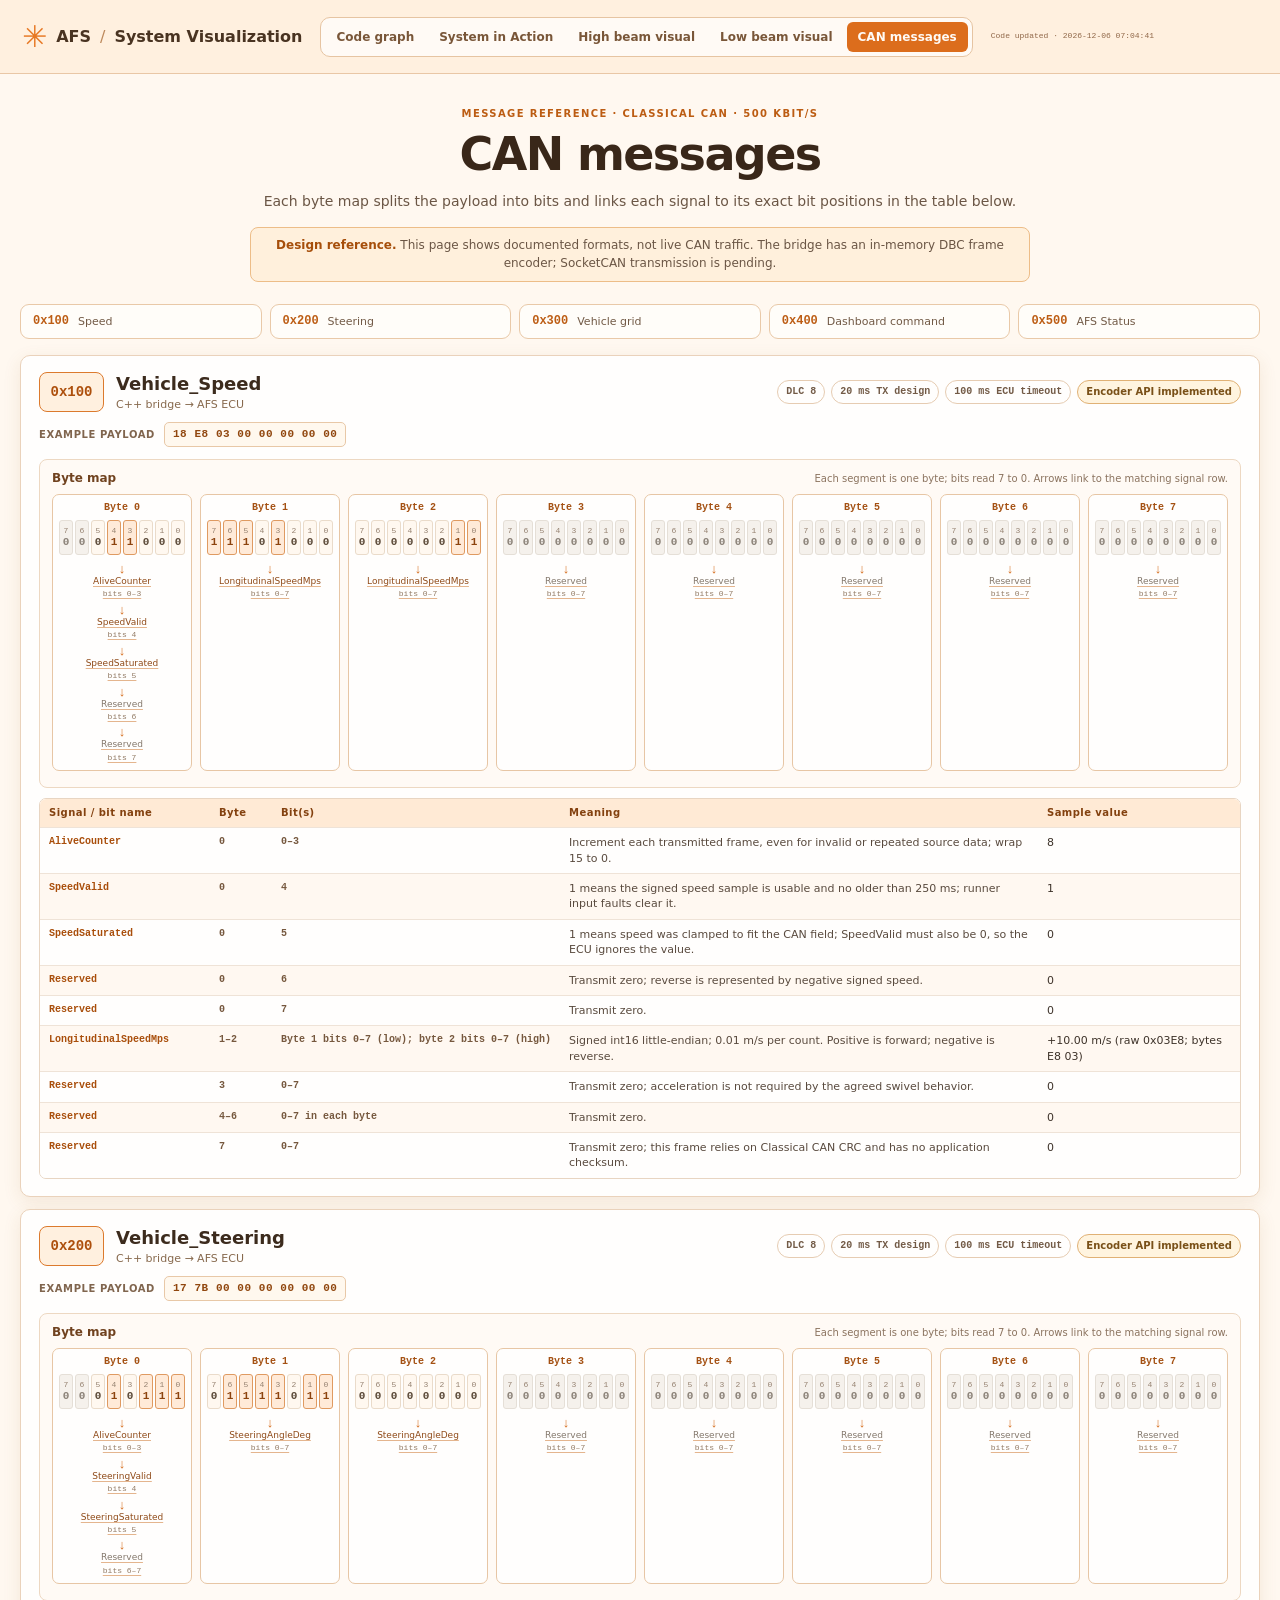
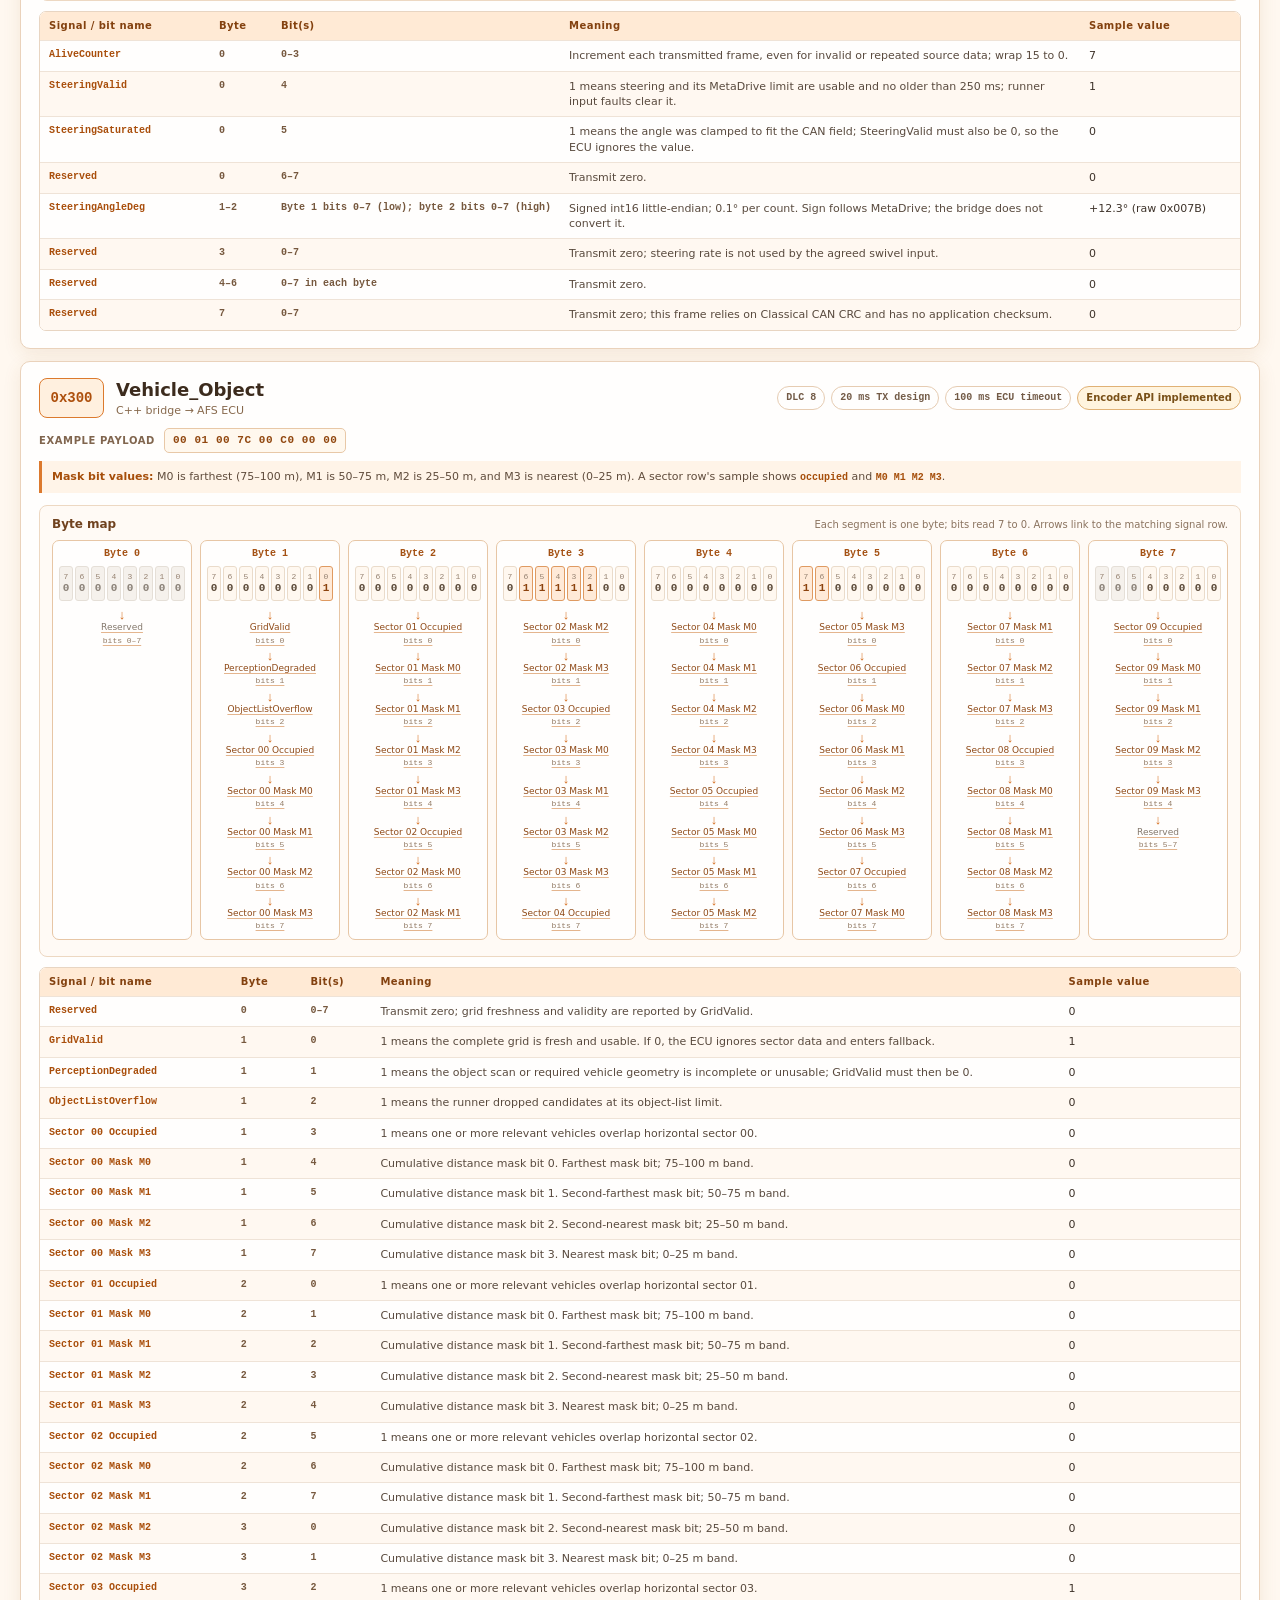
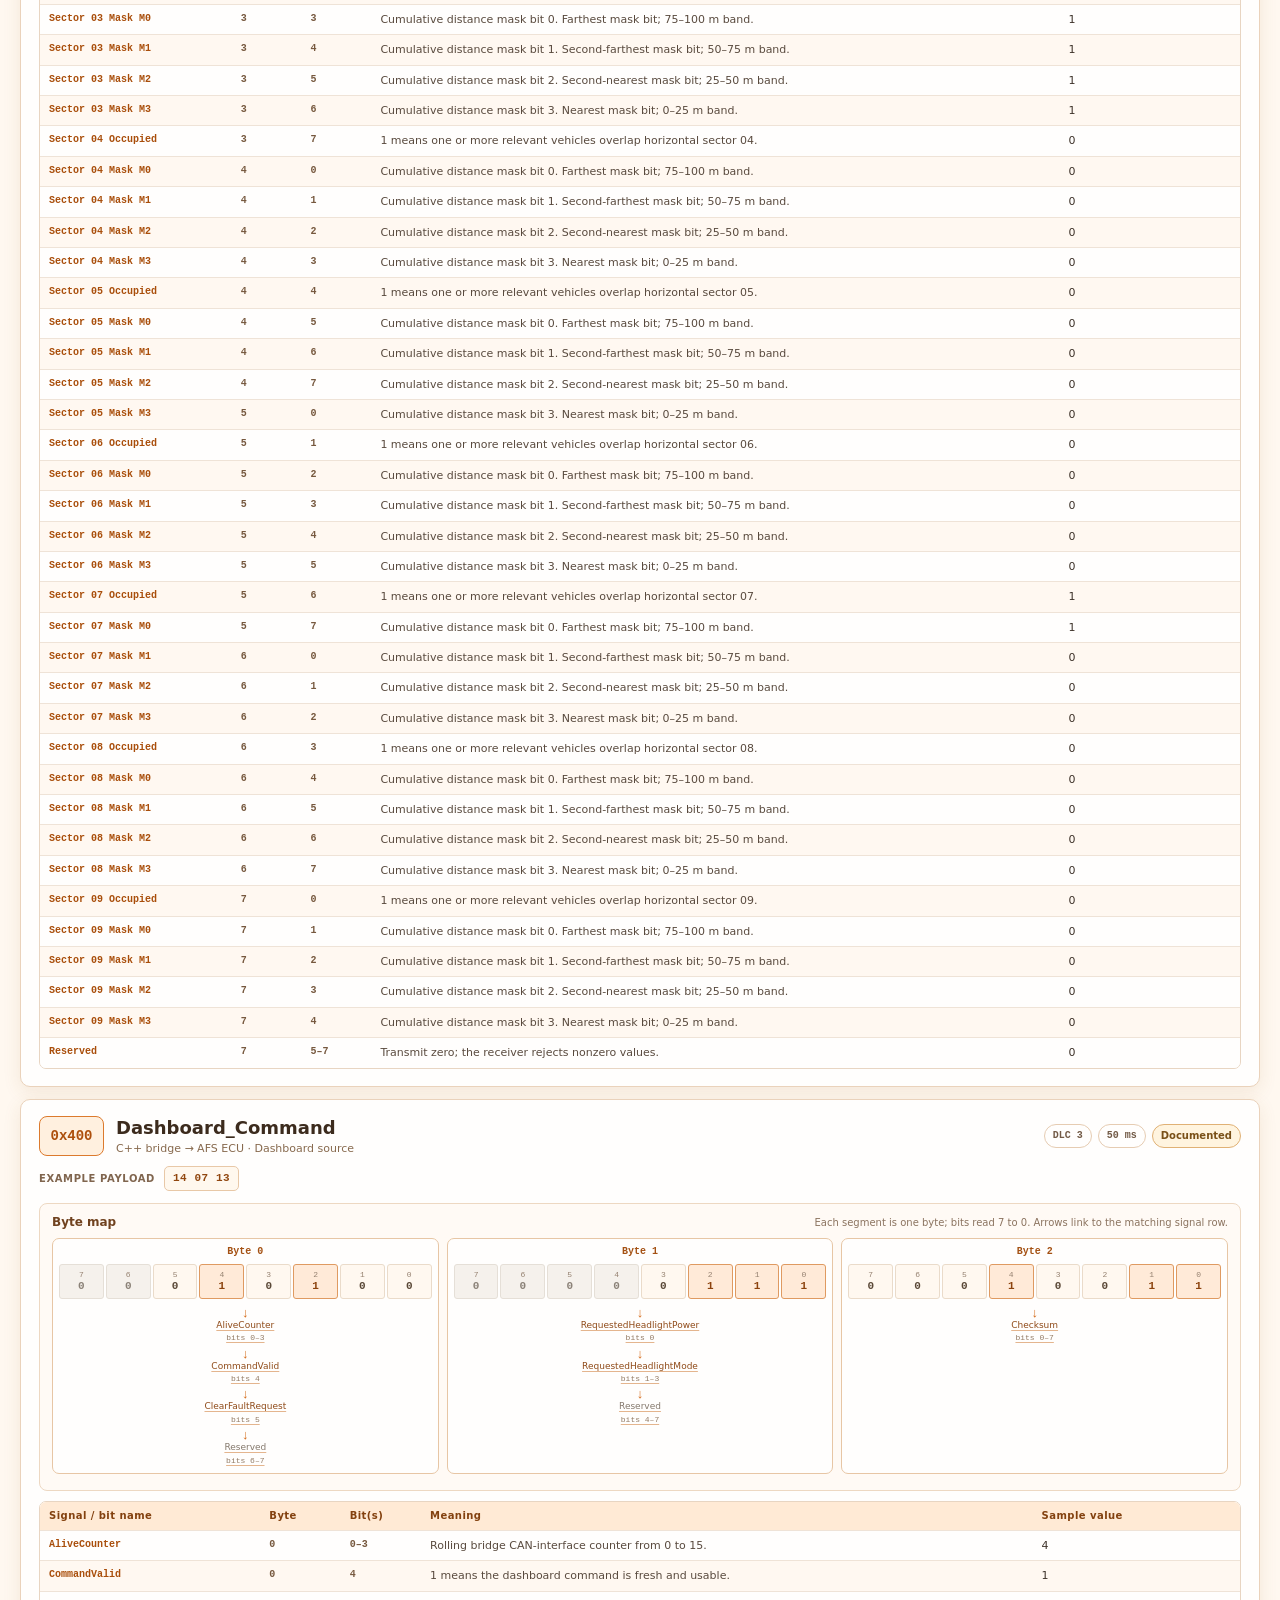
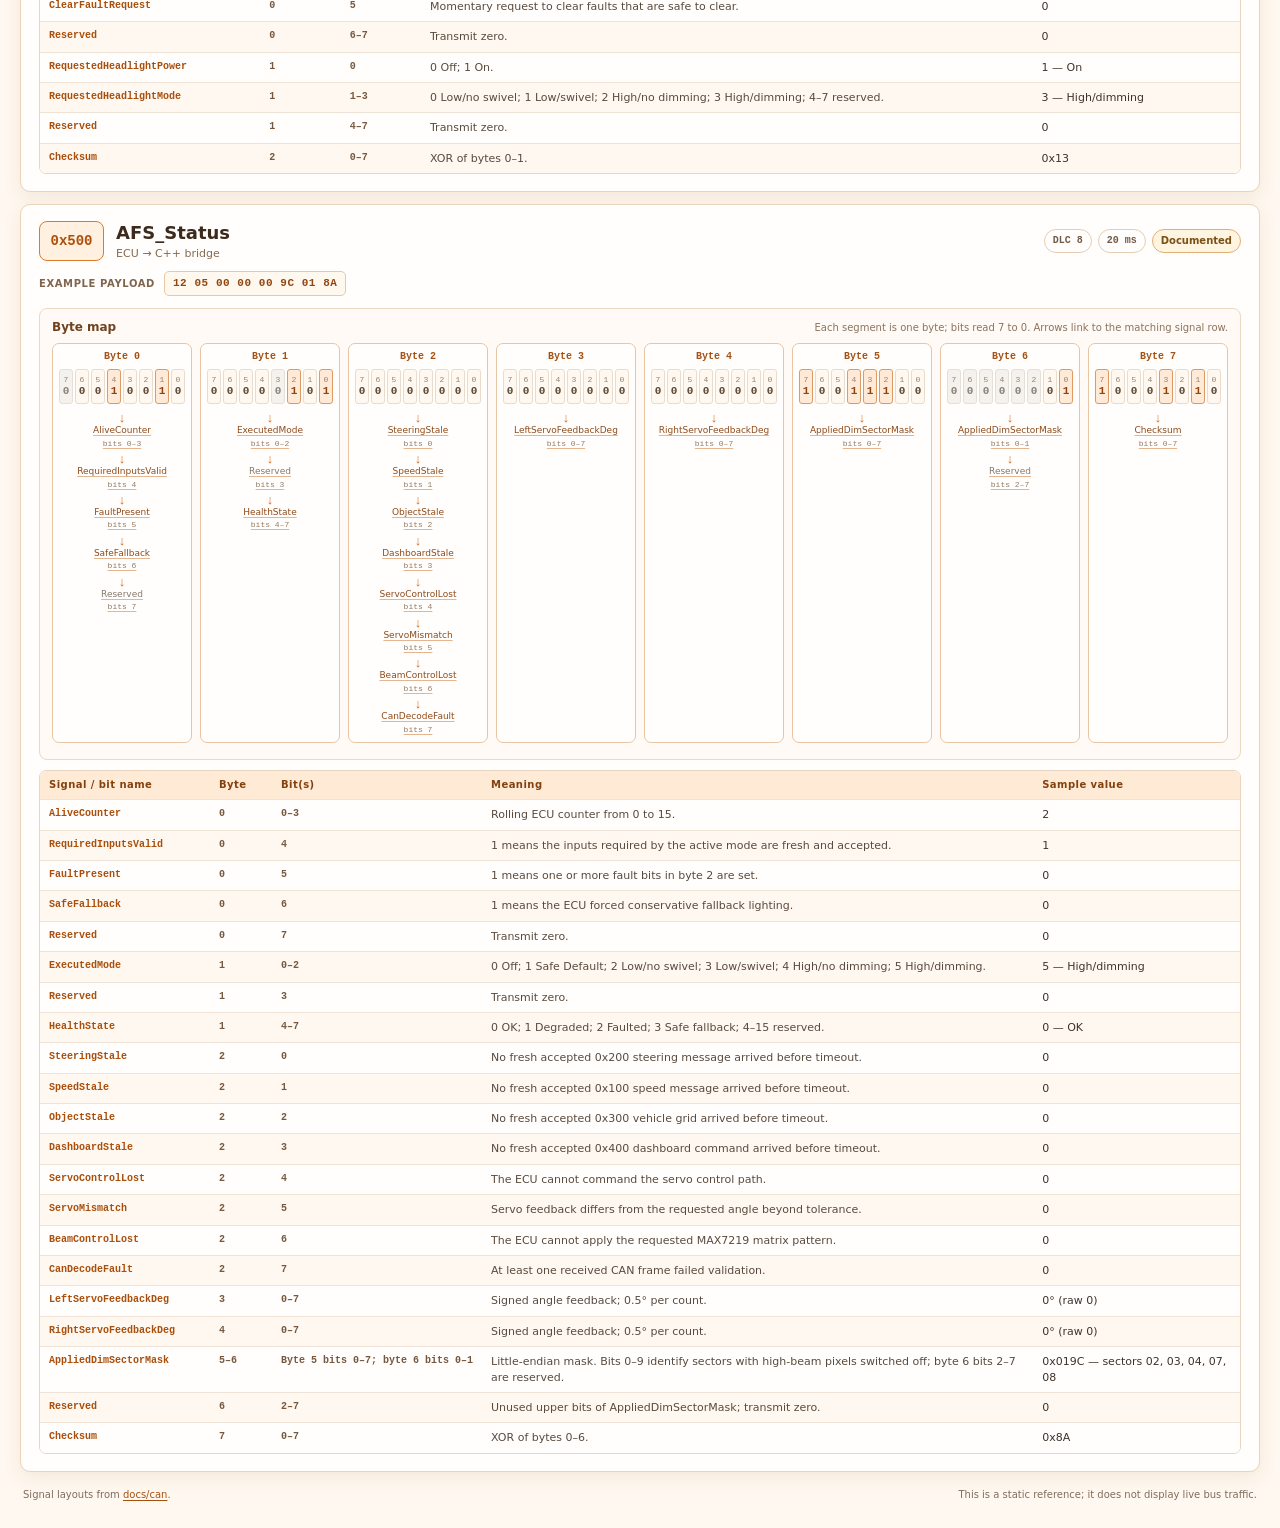
==== tools/system_visualization/can-messages/index.html @ bb0ff7b3 "feat(tools): add CAN message layout view" ====
<!doctype html>
<html lang="en">
  <head>
    <meta charset="utf-8">
    <meta name="viewport" content="width=device-width, initial-scale=1">
    <meta name="color-scheme" content="light">
    <meta name="description" content="Signal names, bit positions, meanings, and example values for Adaptive Frontlighting System CAN messages.">
    <title>AFS · CAN messages</title>
    <link rel="stylesheet" href="../shared/styles.css">
    <link rel="stylesheet" href="can-messages.css">
    <script defer src="../shared/code-timestamp.js"></script>
    <script defer src="can-messages.js"></script>
  </head>
  <body class="can-messages-page">
    <div id="workspace">
      <header class="topbar">
        <a class="brand" href="../../../README.md" title="Repository README"><span class="brand-mark">✳</span> AFS <span class="brand-divider">/</span> System Visualization</a>
        <nav class="site-tabs" aria-label="Visualization views">
          <a href="../code-graph/">Code graph</a>
          <a href="../system-in-action/">System in Action</a>
          <a href="../beam-visual/beam-segments.html">High beam visual</a>
          <a href="../beam-visual/beam-segments.html?mode=low">Low beam visual</a>
          <a href="index.html" aria-current="page">CAN messages</a>
        </nav>
        <time id="codeUpdated" class="code-updated" role="status" aria-live="polite" title="Latest modification time reported for this page and its local CSS and JavaScript files, shown in local time.">Code updated: checking…</time>
      </header>

      <main class="can-main">
        <header class="can-intro">
          <p class="can-kicker">MESSAGE REFERENCE · CLASSICAL CAN · 500 KBIT/S</p>
          <h1>CAN messages</h1>
          <p>Each byte map splits the payload into bits and links each signal to its exact bit positions in the table below.</p>
          <p class="can-note"><strong>Design reference.</strong> This page shows documented formats, not live CAN traffic. The bridge has an in-memory DBC frame encoder; SocketCAN transmission is pending.</p>
        </header>

        <nav class="message-index" aria-label="Jump to a CAN message">
          <a href="#message-100"><strong>0x100</strong><span>Speed</span></a>
          <a href="#message-200"><strong>0x200</strong><span>Steering</span></a>
          <a href="#message-300"><strong>0x300</strong><span>Vehicle grid</span></a>
          <a href="#message-400"><strong>0x400</strong><span>Dashboard command</span></a>
          <a href="#message-500"><strong>0x500</strong><span>AFS Status</span></a>
        </nav>

        <section class="message-list" aria-label="CAN message signal tables">
          <article id="message-100" class="message-card">
            <header class="message-heading">
              <div class="message-title"><span class="message-id">0x100</span><div><h2>Vehicle_Speed</h2><p>C++ bridge → AFS ECU</p></div></div>
              <div class="message-meta"><span>DLC 8</span><span>20 ms TX design</span><span>100 ms ECU timeout</span><span class="status-chip">Encoder API implemented</span></div>
            </header>
            <p class="sample-payload"><strong>Example payload</strong><code>18 E8 03 00 00 00 00 00</code></p>
            <section class="byte-map-section" aria-label="0x100 byte map">
              <div class="byte-map-heading"><h3>Byte map</h3><p>Each segment is one byte; bits read 7 to 0. Arrows link to the matching signal row.</p></div>
              <div class="byte-map-scroll"><div class="byte-map" data-message-map="0x100" data-dlc="8"></div></div>
            </section>
            <div class="signal-table" data-message-table="0x100"></div>
          </article>
          <article id="message-200" class="message-card">
            <header class="message-heading">
              <div class="message-title"><span class="message-id">0x200</span><div><h2>Vehicle_Steering</h2><p>C++ bridge → AFS ECU</p></div></div>
              <div class="message-meta"><span>DLC 8</span><span>20 ms TX design</span><span>100 ms ECU timeout</span><span class="status-chip">Encoder API implemented</span></div>
            </header>
            <p class="sample-payload"><strong>Example payload</strong><code>17 7B 00 00 00 00 00 00</code></p>
            <section class="byte-map-section" aria-label="0x200 byte map">
              <div class="byte-map-heading"><h3>Byte map</h3><p>Each segment is one byte; bits read 7 to 0. Arrows link to the matching signal row.</p></div>
              <div class="byte-map-scroll"><div class="byte-map" data-message-map="0x200" data-dlc="8"></div></div>
            </section>
            <div class="signal-table" data-message-table="0x200"></div>
          </article>
          <article id="message-300" class="message-card">
            <header class="message-heading">
              <div class="message-title"><span class="message-id">0x300</span><div><h2>Vehicle_Object</h2><p>C++ bridge → AFS ECU</p></div></div>
              <div class="message-meta"><span>DLC 8</span><span>20 ms TX design</span><span>100 ms ECU timeout</span><span class="status-chip">Encoder API implemented</span></div>
            </header>
            <p class="sample-payload"><strong>Example payload</strong><code>00 01 00 7C 00 C0 00 00</code></p>
            <p class="grid-bit-note"><strong>Mask bit values:</strong> M0 is farthest (75–100 m), M1 is 50–75 m, M2 is 25–50 m, and M3 is nearest (0–25 m). A sector row's sample shows <code>occupied</code> and <code>M0 M1 M2 M3</code>.</p>
            <section class="byte-map-section" aria-label="0x300 byte map">
              <div class="byte-map-heading"><h3>Byte map</h3><p>Each segment is one byte; bits read 7 to 0. Arrows link to the matching signal row.</p></div>
              <div class="byte-map-scroll"><div class="byte-map" data-message-map="0x300" data-dlc="8"></div></div>
            </section>
            <div class="signal-table" data-message-table="0x300"></div>
          </article>
          <article id="message-400" class="message-card">
            <header class="message-heading">
              <div class="message-title"><span class="message-id">0x400</span><div><h2>Dashboard_Command</h2><p>C++ bridge → AFS ECU · Dashboard source</p></div></div>
              <div class="message-meta"><span>DLC 3</span><span>50 ms</span><span class="status-chip">Documented</span></div>
            </header>
            <p class="sample-payload"><strong>Example payload</strong><code>14 07 13</code></p>
            <section class="byte-map-section" aria-label="0x400 byte map">
              <div class="byte-map-heading"><h3>Byte map</h3><p>Each segment is one byte; bits read 7 to 0. Arrows link to the matching signal row.</p></div>
              <div class="byte-map-scroll"><div class="byte-map" data-message-map="0x400" data-dlc="3"></div></div>
            </section>
            <div class="signal-table" data-message-table="0x400"></div>
          </article>
          <article id="message-500" class="message-card">
            <header class="message-heading">
              <div class="message-title"><span class="message-id">0x500</span><div><h2>AFS_Status</h2><p>ECU → C++ bridge</p></div></div>
              <div class="message-meta"><span>DLC 8</span><span>20 ms</span><span class="status-chip">Documented</span></div>
            </header>
            <p class="sample-payload"><strong>Example payload</strong><code>12 05 00 00 00 9C 01 8A</code></p>
            <section class="byte-map-section" aria-label="0x500 byte map">
              <div class="byte-map-heading"><h3>Byte map</h3><p>Each segment is one byte; bits read 7 to 0. Arrows link to the matching signal row.</p></div>
              <div class="byte-map-scroll"><div class="byte-map" data-message-map="0x500" data-dlc="8"></div></div>
            </section>
            <div class="signal-table" data-message-table="0x500"></div>
          </article>

        </section>
        <footer class="can-footer"><span>Signal layouts from <a href="../../../docs/can/README.md">docs/can</a>.</span><span>This is a static reference; it does not display live bus traffic.</span></footer>
      </main>
    </div>
  </body>
</html>
---- tools/system_visualization/shared/styles.css ----
:root { color-scheme: dark; font-family: Inter, ui-sans-serif, system-ui, sans-serif; color: #e1e9e2; background: #141a17; }
* { box-sizing: border-box; }
body { margin: 0; }
button, input, select { font: inherit; }
button { color: inherit; cursor: pointer; }
a { color: inherit; text-decoration: none; }
button, a, input, select { outline-offset: 3px; }
[hidden] { display: none !important; }
#workspace { height: 100dvh; min-height: 440px; }
.topbar { min-height: 74px; display: flex; align-items: center; gap: 18px; padding: 9px 22px; border-bottom: 1px solid #35443a; background: #1b2520; }
.brand { display: flex; align-items: center; gap: 9px; flex: none; white-space: nowrap; font-size: 16px; font-weight: 650; }
.brand-mark { font-size: 30px; color: #afd4b5; }
.brand-divider { color: #688273; font-weight: 400; }
.site-tabs { display: flex; align-items: center; gap: 3px; flex: none; padding: 4px; border: 1px solid #3c5142; border-radius: 10px; background: #142019; }
.site-tabs a { padding: 8px 11px; border-radius: 6px; color: #aebfb0; font-size: 12px; font-weight: 650; white-space: nowrap; }
.site-tabs a:hover, .site-tabs a:focus-visible { color: #f2f8ef; background: #2b4031; }
.site-tabs a[aria-current="page"] { color: #14221a; background: #b9d7b8; }
.code-updated { flex: none; color: #91a899; font: 9px/1.35 ui-monospace, SFMono-Regular, Consolas, monospace; font-variant-numeric: tabular-nums; white-space: nowrap; }
.topbar-hint { color: #91a899; font-size: 12px; white-space: nowrap; }
.search-wrap { margin-left: auto; width: min(310px, 28vw); flex: none; }
.search-box { display: flex; align-items: center; gap: 9px; padding: 9px 12px; background: #17201a; border: 1px solid #415247; border-radius: 9px; }
.search-box > span { font-size: 19px; line-height: 1; color: #a6bba9; }
.search-box input { width: 100%; border: 0; outline: 0; background: transparent; color: #e1e9e2; font-size: 12px; }
.search-box input::placeholder { color: #82998a; }
kbd { border: 1px solid #4c6151; border-radius: 4px; padding: 0 5px; color: #9db3a2; font-size: 11px; }
.layer-filter { display: flex; align-items: center; gap: 8px; color: #a8b9ab; font-size: 11px; white-space: nowrap; }
.layer-filter select { max-width: 210px; padding: 9px 12px; border: 1px solid #415247; border-radius: 8px; background: #17201a; color: #e1e9e2; font-size: 12px; }
.top-button { flex: none; border: 1px solid #49614e; border-radius: 7px; padding: 9px 12px; background: #2a3a2e; color: #d8eadb; font-size: 11px; }
.top-button:hover { background: #3a5540; }
.layout { display: grid; grid-template-columns: minmax(0, 1fr) 320px; height: calc(100dvh - 74px); min-height: 366px; }
.graph-panel { position: relative; min-width: 0; min-height: 0; overflow: hidden; background: radial-gradient(ellipse at 52% 40%, #223428 0, #151d18 70%); }
#codeGraph { display: block; width: 100%; height: 100%; touch-action: none; cursor: grab; background-image: radial-gradient(#4f675454 1px, transparent 1px); background-size: 24px 24px; }
#codeGraph:active { cursor: grabbing; }
.cluster-outline { fill: #1a261f; fill-opacity: .8; stroke-opacity: .5; stroke-width: 2; }
.cluster-outline.planned { fill: #242820; stroke-dasharray: 9 7; }
.cluster-name { fill: #eff7ef; font-size: 26px; font-weight: 650; }
.cluster-folder { fill: #a6b8a9; font-size: 17px; }
.cluster-empty { fill: #b6bcb4; font-size: 19px; }
.interaction-edge { stroke: #769187; stroke-width: 2; stroke-opacity: .36; }
.interaction-edge.data { stroke: #b4a76e; stroke-dasharray: 5 4; }
.interaction-edge.member { stroke: #abc5ac; stroke-opacity: .5; stroke-dasharray: 3 4; }
.edge-group.active .interaction-edge { stroke-opacity: .95; stroke-width: 3.5; }
.edge-group.dimmed { opacity: .12; }
.edge-label { fill: #f3e8bf; paint-order: stroke; stroke: #17221c; stroke-width: 5; stroke-linejoin: round; font-size: 15px; font-weight: 600; }
.graph-node { cursor: pointer; outline: none; transition: opacity .18s ease; }
.graph-node.dimmed { opacity: .16; }
.node-circle { fill: color-mix(in srgb, var(--node-color) 28%, #15221a); stroke: var(--node-color); stroke-width: 3; }
.graph-node.child .node-circle { fill: color-mix(in srgb, var(--node-color) 34%, #15221a); stroke-width: 2; }
.graph-node:hover .node-circle, .graph-node:focus-visible .node-circle { fill: color-mix(in srgb, var(--node-color) 47%, #15221a); stroke-width: 4; }
.graph-node.selected .node-circle { stroke: #f3ffcf; stroke-width: 5; }
.node-title { fill: #f7fbf7; font-weight: 650; text-anchor: middle; pointer-events: none; }
.node-toggle-bg { fill: #263b2d; stroke: #d0ead2; stroke-width: 1.5; }
.node-toggle { fill: #f2fff2; font-size: 17px; font-weight: 600; text-anchor: middle; pointer-events: none; }
.details-panel { min-width: 0; overflow: auto; padding: 29px 23px; border-left: 1px solid #35443a; background: #1b241e; }
.eyebrow { margin: 0 0 20px; color: #96b19b; font-size: 10px; letter-spacing: .13em; text-transform: uppercase; }
.detail-empty, #detailDescription { color: #bacbbd; font-size: 13px; line-height: 1.65; }
.detail-kind { margin: 0 0 9px; color: #96b19b; font-size: 12px; }
#detailTitle { margin: 0 0 13px; color: #eff7ef; font-size: 20px; font-weight: 620; overflow-wrap: anywhere; }
#detailDescription { margin: 0; }
.connection-heading { margin: 20px 0 8px; color: #a6c2a8; font-size: 11px; font-weight: 700; text-transform: uppercase; letter-spacing: .08em; }
.connection-list { margin: 0; padding: 0; list-style: none; }
.connection-list li { margin: 6px 0; font-size: 13px; line-height: 1.4; }
.connection-link { padding: 0; border: 0; background: transparent; color: #cfebd0; text-align: left; }
.connection-link:hover { text-decoration: underline; }
.connection-type { color: #91a398; }
#detailSources { margin-top: 20px; padding-top: 13px; border-top: 1px solid #3c5040; }
#detailSources:empty { display: none; }
.source-link { display: inline-block; color: #bce1c1; font-size: 12px; overflow-wrap: anywhere; }
.source-link:hover { color: #fff; text-decoration: underline; }
.bottom-bar { position: absolute; left: 0; right: 0; bottom: 0; display: flex; align-items: center; justify-content: space-between; gap: 12px; min-height: 48px; padding: 7px 18px; border-top: 1px solid #324339; background: #1b251fea; }
#mapStatus { color: #9cb19f; font-size: 11px; }
.map-controls { display: flex; align-items: center; gap: 5px; flex: none; }
.map-controls button { min-width: 28px; height: 28px; border: 1px solid #445a49; border-radius: 5px; background: #28382d; }
.map-controls button:hover { background: #3c5942; }
#zoomLevel { min-width: 37px; text-align: center; color: #b2c6b5; font-size: 10px; }
noscript { display: block; padding: 20px; }
@media (max-width: 1450px) {
  .topbar-hint { display: none; }
  .code-updated { font-size: 8px; }
}
@media (max-width: 1040px) {
  .layout { grid-template-columns: minmax(0, 1fr) 270px; }
  .details-panel { padding: 22px 17px; }
}
@media (max-width: 700px) {
  body.code-graph-page #workspace { display: flex; flex-direction: column; }
  .topbar { height: auto; min-height: 64px; gap: 9px; padding: 9px 13px; flex-wrap: wrap; }
  .brand { font-size: 14px; }
  .site-tabs { order: 2; margin-left: auto; }
  .site-tabs a { padding: 7px 8px; font-size: 11px; }
  .code-updated { order: 3; margin-left: auto; }
  .search-wrap { order: 4; width: calc(100% - 154px); margin: 0; }
  .layer-filter { order: 5; width: 145px; }
  .layer-filter select { width: 100%; }
  .layer-filter { font-size: 0; }
  .top-button { order: 6; margin-left: auto; }
  .layout { display: flex; flex: 1; flex-direction: column; height: auto; min-height: 0; }
  .graph-panel { flex: 1; }
  .details-panel { flex: none; height: 215px; padding: 12px 16px; border-left: 0; border-top: 1px solid #35443a; }
  .eyebrow { margin-bottom: 9px; }
  .bottom-bar { padding: 6px 10px; }
  #mapStatus { display: none; }
  .map-controls { margin-left: auto; }
}
@media (max-width: 520px) {
  .site-tabs { width: 100%; margin: 0; }
  .site-tabs a { flex: 1; padding: 7px 5px; font-size: 10px; text-align: center; white-space: normal; }
  .layout { height: auto; }
}
@media (prefers-reduced-motion: reduce) {
  .graph-node { transition: none; }
}

/* Optional ordered functionality overlay. */
.functionality-panel { padding-bottom: 20px; border-bottom: 1px solid #3c5040; }
.functionality-heading-row { display: flex; align-items: center; justify-content: space-between; gap: 12px; }
.functionality-heading-row h2 { margin: 0; color: #f4f5e9; font-size: 16px; font-weight: 680; }
#clearFunctionality { padding: 4px 8px; border: 1px solid #6f6b4e; border-radius: 6px; background: #393b2d; color: #f3dfaa; font-size: 11px; }
#clearFunctionality:hover { background: #555139; }
.functionality-hint { margin: 8px 0 13px; color: #a8b7a8; font-size: 12px; line-height: 1.4; }
.functionality-list { display: grid; gap: 5px; max-height: 238px; overflow: auto; padding-right: 3px; }
.functionality-option { width: 100%; padding: 9px 10px; border: 1px solid #3e5344; border-radius: 8px; background: #223027; text-align: left; }
.functionality-option:hover, .functionality-option:focus-visible { border-color: #b4c991; background: #304334; }
.functionality-option.active { border-color: #f1cd82; background: #48402a; }
.functionality-option strong { display: block; color: #eef4e9; font-size: 13px; font-weight: 650; }
.functionality-option small { display: block; margin-top: 3px; color: #aebfae; font-size: 12px; line-height: 1.3; }
.functionality-detail { margin-top: 16px; }
.functionality-detail h3 { margin: 0 0 6px; color: #f5dfa5; font-size: 14px; }
.functionality-detail > p { margin: 0 0 10px; color: #b8c4b5; font-size: 12px; line-height: 1.5; }
#functionalitySteps { display: grid; gap: 7px; max-height: 285px; margin: 0; padding: 0 3px 0 0; overflow: auto; list-style: none; }
#functionalitySteps li { display: grid; grid-template-columns: 21px minmax(0, 1fr); column-gap: 8px; padding: 6px 4px; border-top: 1px solid #3c4c3c; }
.functionality-step-number { display: grid; place-items: center; width: 21px; height: 21px; border-radius: 50%; background: #dfb66d; color: #1d261d; font-size: 11px; font-weight: 750; }
.functionality-step-jump { padding: 0; border: 0; background: transparent; color: #e9f5da; text-align: left; font-size: 13px; line-height: 1.35; }
.functionality-step-jump:hover { color: #fff; text-decoration: underline; }
.functionality-step-action, .functionality-source { grid-column: 2; font-size: 12px; line-height: 1.4; }
.functionality-step-action { color: #b8c6b3; }
.functionality-source { width: fit-content; margin-top: 4px; color: #e6c982; }
.functionality-source:hover { text-decoration: underline; }
.node-detail-panel { padding-top: 20px; }
#functionalityEdges, #functionalityBadges { pointer-events: none; }
.flow-mode .edge-group { opacity: .09; }
.graph-node.flow-active { opacity: 1; }
.graph-node.flow-active .node-circle { stroke: #ffe2a1; stroke-width: 5; filter: drop-shadow(0 0 10px #f6bc5a); }
.graph-node.flow-muted { opacity: .1; }
.functionality-step-edge { opacity: 0; animation: functionality-appear .01s linear var(--flow-delay) forwards; }
.functionality-path { fill: none; stroke: #f9d886; stroke-width: 5; stroke-linecap: round; stroke-linejoin: round; stroke-dasharray: 100; stroke-dashoffset: 100; animation: functionality-draw .5s ease var(--flow-delay) forwards; }
.functionality-label-bg { fill: #44371f; stroke: #f9d886; stroke-width: 1.5; }
.functionality-label { fill: #fff1c7; font-size: 14px; font-weight: 680; }
.functionality-start rect { fill: #d6a94f; }
.functionality-start text { fill: #1d261d; font-size: 12px; font-weight: 750; }
@keyframes functionality-appear { to { opacity: 1; } }
@keyframes functionality-draw { to { stroke-dashoffset: 0; } }
@media (max-width: 700px) {
  .details-panel { height: 42vh; }
  .functionality-list { max-height: 145px; }
  #functionalitySteps { max-height: 160px; }
}
@media (prefers-reduced-motion: reduce) {
  .functionality-step-edge, .functionality-path { animation: none; opacity: 1; stroke-dashoffset: 0; }
}
---- tools/system_visualization/can-messages/can-messages.css ----
.can-messages-page { color-scheme: light; color: #3d3026; background: #fff8f0; }
.can-messages-page #workspace { min-height: 100dvh; height: auto; background: #fff8f0; }
.can-messages-page .topbar { border-color: #e9c7a6; background: #fff0df; }
.can-messages-page .brand { color: #493321; }
.can-messages-page .brand-mark { color: #e77722; }
.can-messages-page .brand-divider { color: #bd895c; }
.can-messages-page .site-tabs { border-color: #e6c4a2; background: #fffaf5; }
.can-messages-page .site-tabs a { color: #795638; }
.can-messages-page .site-tabs a:hover, .can-messages-page .site-tabs a:focus-visible { color: #5b310f; background: #ffe5ca; }
.can-messages-page .site-tabs a[aria-current="page"] { color: #fffaf5; background: #dc6d1c; }
.can-messages-page .code-updated { color: #906748; }
.can-main { width: min(1240px, 100% - 36px); margin: 0 auto; padding: 34px 0 28px; }
.can-intro { max-width: 780px; margin: 0 auto 22px; text-align: center; }
.can-kicker { margin: 0 0 8px; color: #bc5c12; font-size: 10px; font-weight: 750; letter-spacing: .14em; }
.can-intro h1 { margin: 0; color: #392719; font-size: clamp(30px, 4vw, 46px); letter-spacing: -.035em; }
.can-intro > p:not(.can-kicker) { margin: 10px auto 0; color: #6b5645; font-size: 14px; line-height: 1.55; }
.can-intro .can-note { display: inline-block; margin-top: 14px !important; padding: 8px 12px; border: 1px solid #edbd88; border-radius: 8px; background: #fff0dc; color: #62472e; font-size: 12px !important; }
.can-note strong { color: #a64e0a; }
.message-index { display: grid; grid-template-columns: repeat(5, minmax(0, 1fr)); gap: 8px; margin: 0 0 16px; }
.message-index a { display: flex; align-items: center; gap: 9px; min-width: 0; padding: 10px 12px; border: 1px solid #e9c9a8; border-radius: 9px; background: #fffdf9; transition: border-color .15s ease, background .15s ease; }
.message-index a:hover, .message-index a:focus-visible { border-color: #e79a58; background: #fff0df; }
.message-index strong { color: #bd5d14; font: 700 12px/1 ui-monospace, SFMono-Regular, Consolas, monospace; }
.message-index span { overflow: hidden; color: #725a46; font-size: 11px; text-overflow: ellipsis; white-space: nowrap; }
.message-list { display: grid; gap: 12px; }
.message-card { scroll-margin-top: 16px; padding: 16px 18px 17px; border: 1px solid #ead2bb; border-radius: 10px; background: #fffefd; box-shadow: 0 5px 18px #9d62201c; }
.message-heading { display: flex; align-items: center; justify-content: space-between; gap: 18px; }
.message-title { display: flex; align-items: center; gap: 12px; min-width: 0; }
.message-id { display: grid; place-items: center; min-width: 65px; height: 40px; padding: 0 8px; border: 1px solid #dc7a2d; border-radius: 8px; background: #fff0df; color: #ad4f0c; font: 750 14px/1 ui-monospace, SFMono-Regular, Consolas, monospace; }
.message-title h2 { margin: 0; color: #3c2b1d; font-size: 18px; font-weight: 680; overflow-wrap: anywhere; }
.message-title p { margin: 4px 0 0; color: #87694d; font-size: 11px; }
.message-meta { display: flex; justify-content: flex-end; flex-wrap: wrap; gap: 6px; flex: none; }
.message-meta > span { padding: 5px 8px; border: 1px solid #e6ccb2; border-radius: 99px; color: #725a46; font: 600 10px/1.2 ui-monospace, SFMono-Regular, Consolas, monospace; white-space: nowrap; }
.message-meta .status-chip { border-color: #e0b175; background: #fff4df; color: #795018; font-family: inherit; }
.message-meta .status-pending { border-color: #e9a56e; background: #fff0e3; color: #9b4a0c; }
.sample-payload { display: flex; align-items: center; flex-wrap: wrap; gap: 9px; margin: 10px 0 8px; }
.sample-payload strong { color: #80654e; font-size: 10px; font-weight: 650; text-transform: uppercase; letter-spacing: .06em; }
.sample-payload code { padding: 5px 8px; border: 1px solid #e8c8a7; border-radius: 5px; background: #fff8ee; color: #91470f; font: 650 11px/1.2 ui-monospace, SFMono-Regular, Consolas, monospace; letter-spacing: .05em; }
.grid-bit-note { margin: 8px 0; padding: 8px 10px; border-left: 3px solid #dc792d; background: #fff4e8; color: #604c3c; font-size: 11px; line-height: 1.5; }
.grid-bit-note strong { color: #a64e0a; }
.grid-bit-note code { color: #a64e0a; font: 650 10px ui-monospace, SFMono-Regular, Consolas, monospace; }
.byte-map-section { margin: 12px 0 10px; padding: 11px 12px 12px; border: 1px solid #edd8c2; border-radius: 8px; background: #fffaf5; }
.byte-map-heading { display: flex; align-items: baseline; justify-content: space-between; gap: 10px; margin-bottom: 9px; }
.byte-map-heading h3 { margin: 0; color: #70421f; font-size: 12px; font-weight: 700; }
.byte-map-heading p { margin: 0; color: #8b735f; font-size: 10px; }
.byte-map-scroll { overflow-x: auto; padding-bottom: 4px; }
.byte-map-grid { display: grid; grid-template-columns: repeat(var(--byte-count), minmax(132px, 1fr)); gap: 8px; min-width: var(--byte-map-width); }
.byte-segment { min-width: 0; padding: 7px 6px 8px; border: 1px solid #e7c6a5; border-radius: 7px; background: #fffefd; }
.byte-segment h4 { margin: 0 0 6px; color: #a45113; font: 700 10px/1.2 ui-monospace, SFMono-Regular, Consolas, monospace; text-align: center; }
.byte-bit-row { display: grid; grid-template-columns: repeat(8, minmax(0, 1fr)); gap: 2px; }
.byte-bit { display: grid; justify-items: center; align-content: center; gap: 2px; min-width: 0; min-height: 35px; border: 1px solid #eadbca; border-radius: 3px; background: #fff8f0; color: #5b4938; }
.byte-bit-set { border-color: #df9a61; background: #ffead8; color: #8c430e; }
.byte-bit-reserved { border-color: #e5dfd7; background: #f5f1ec; color: #8b8278; }
.byte-bit-index { color: #958170; font: 8px/1 ui-monospace, SFMono-Regular, Consolas, monospace; }
.byte-bit strong { font: 700 11px/1 ui-monospace, SFMono-Regular, Consolas, monospace; }
.byte-callouts { display: grid; gap: 4px; margin-top: 7px; }
.byte-callout { display: grid; justify-items: center; min-width: 0; text-align: center; }
.byte-callout-arrow { height: 14px; color: #d56d1d; font: 700 13px/14px Arial, sans-serif; }
.byte-callout a { max-width: 100%; color: #8f4a18; font-size: 9px; line-height: 1.25; overflow-wrap: anywhere; text-decoration: underline; text-decoration-color: #e4b58e; text-underline-offset: 2px; }
.byte-callout a:hover, .byte-callout a:focus-visible { color: #b34d08; text-decoration-color: currentColor; }
.byte-callout small { display: block; margin-top: 2px; color: #927a64; font: 8px/1.2 ui-monospace, SFMono-Regular, Consolas, monospace; }
.byte-callout-reserved a { color: #85796d; }
.signal-table { overflow: auto; border: 1px solid #e8d5c2; border-radius: 7px; }
.signal-list { width: 100%; border-collapse: collapse; background: #fffefd; color: #493b30; font-size: 11px; line-height: 1.4; }
.signal-list th, .signal-list td { padding: 7px 9px; border-bottom: 1px solid #efe3d7; text-align: left; vertical-align: top; }
.signal-list thead th { position: sticky; top: 0; z-index: 1; background: #ffead5; color: #83410f; font-size: 10px; font-weight: 700; letter-spacing: .045em; }
.signal-list tbody tr:nth-child(even) { background: #fff8f1; }
.signal-list tbody tr:last-child td { border-bottom: 0; }
.signal-list td:first-child { min-width: 170px; color: #a94e0b; font: 650 10px/1.4 ui-monospace, SFMono-Regular, Consolas, monospace; }
.signal-list td:nth-child(2), .signal-list td:nth-child(3) { min-width: 62px; color: #76583e; font: 600 10px/1.4 ui-monospace, SFMono-Regular, Consolas, monospace; white-space: nowrap; }
.signal-list td:nth-child(4) { min-width: 300px; color: #594a3e; }
.signal-list td:nth-child(5) { min-width: 160px; color: #3e332a; }
.can-footer { display: flex; justify-content: space-between; gap: 12px; padding: 17px 3px 0; color: #806d5c; font-size: 10px; }
.can-footer a { color: #a6500e; text-decoration: underline; text-underline-offset: 2px; }
@media (max-width: 1050px) {
  .can-main { width: min(900px, 100% - 28px); padding-top: 26px; }
  .message-index { grid-template-columns: repeat(3, minmax(0, 1fr)); }
}
@media (max-width: 700px) {
  .can-main { width: calc(100% - 20px); padding: 20px 0; }
  .message-index { grid-template-columns: repeat(2, minmax(0, 1fr)); gap: 6px; }
  .message-index a { padding: 9px; }
  .message-card { padding: 13px 10px; }
  .message-heading { align-items: flex-start; flex-direction: column; gap: 10px; }
  .message-meta { justify-content: flex-start; }
  .byte-map-section { padding: 9px 8px; }
  .byte-map-heading { align-items: flex-start; flex-direction: column; gap: 4px; }
  .signal-list { min-width: 780px; }
  .can-footer { flex-direction: column; }
}
@media (max-width: 380px) {
  .message-index { grid-template-columns: 1fr; }
  .message-index a { justify-content: space-between; }
}
@media (prefers-reduced-motion: reduce) {
  .message-index a { transition: none; }
}
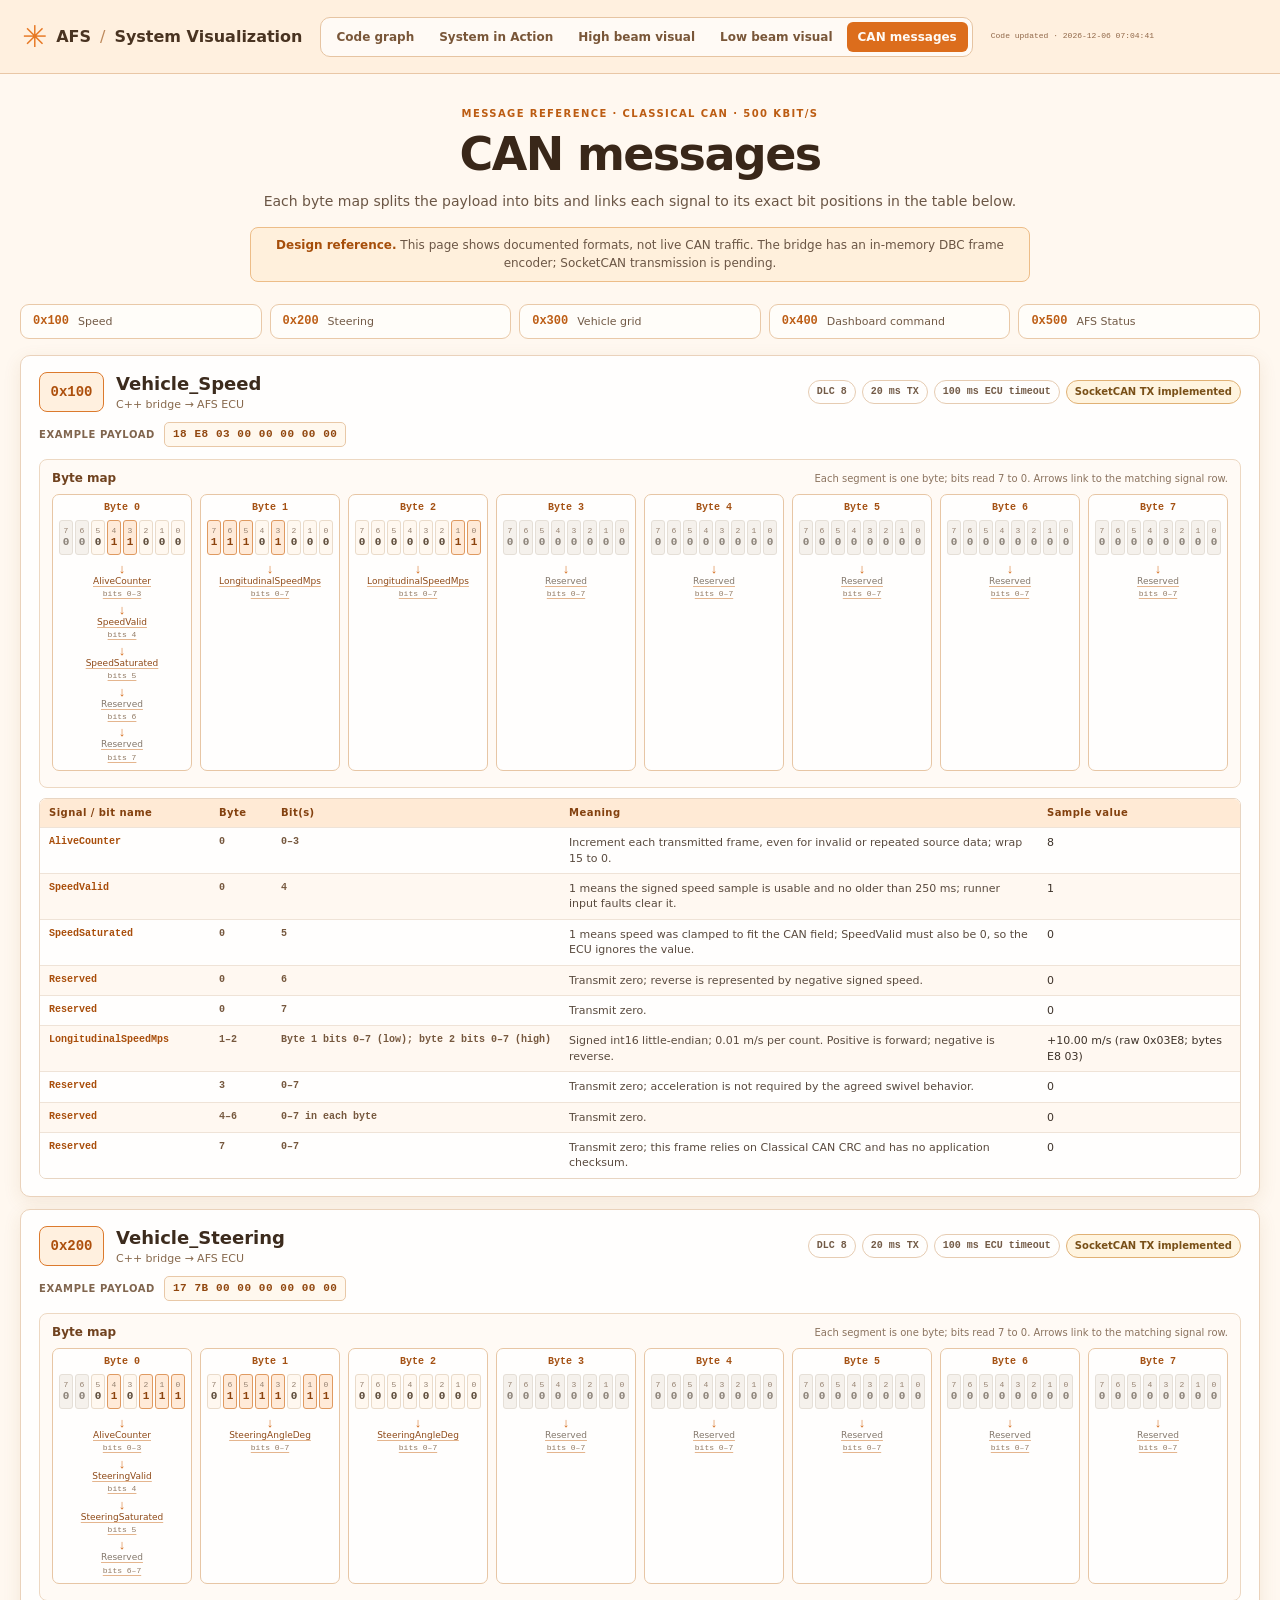
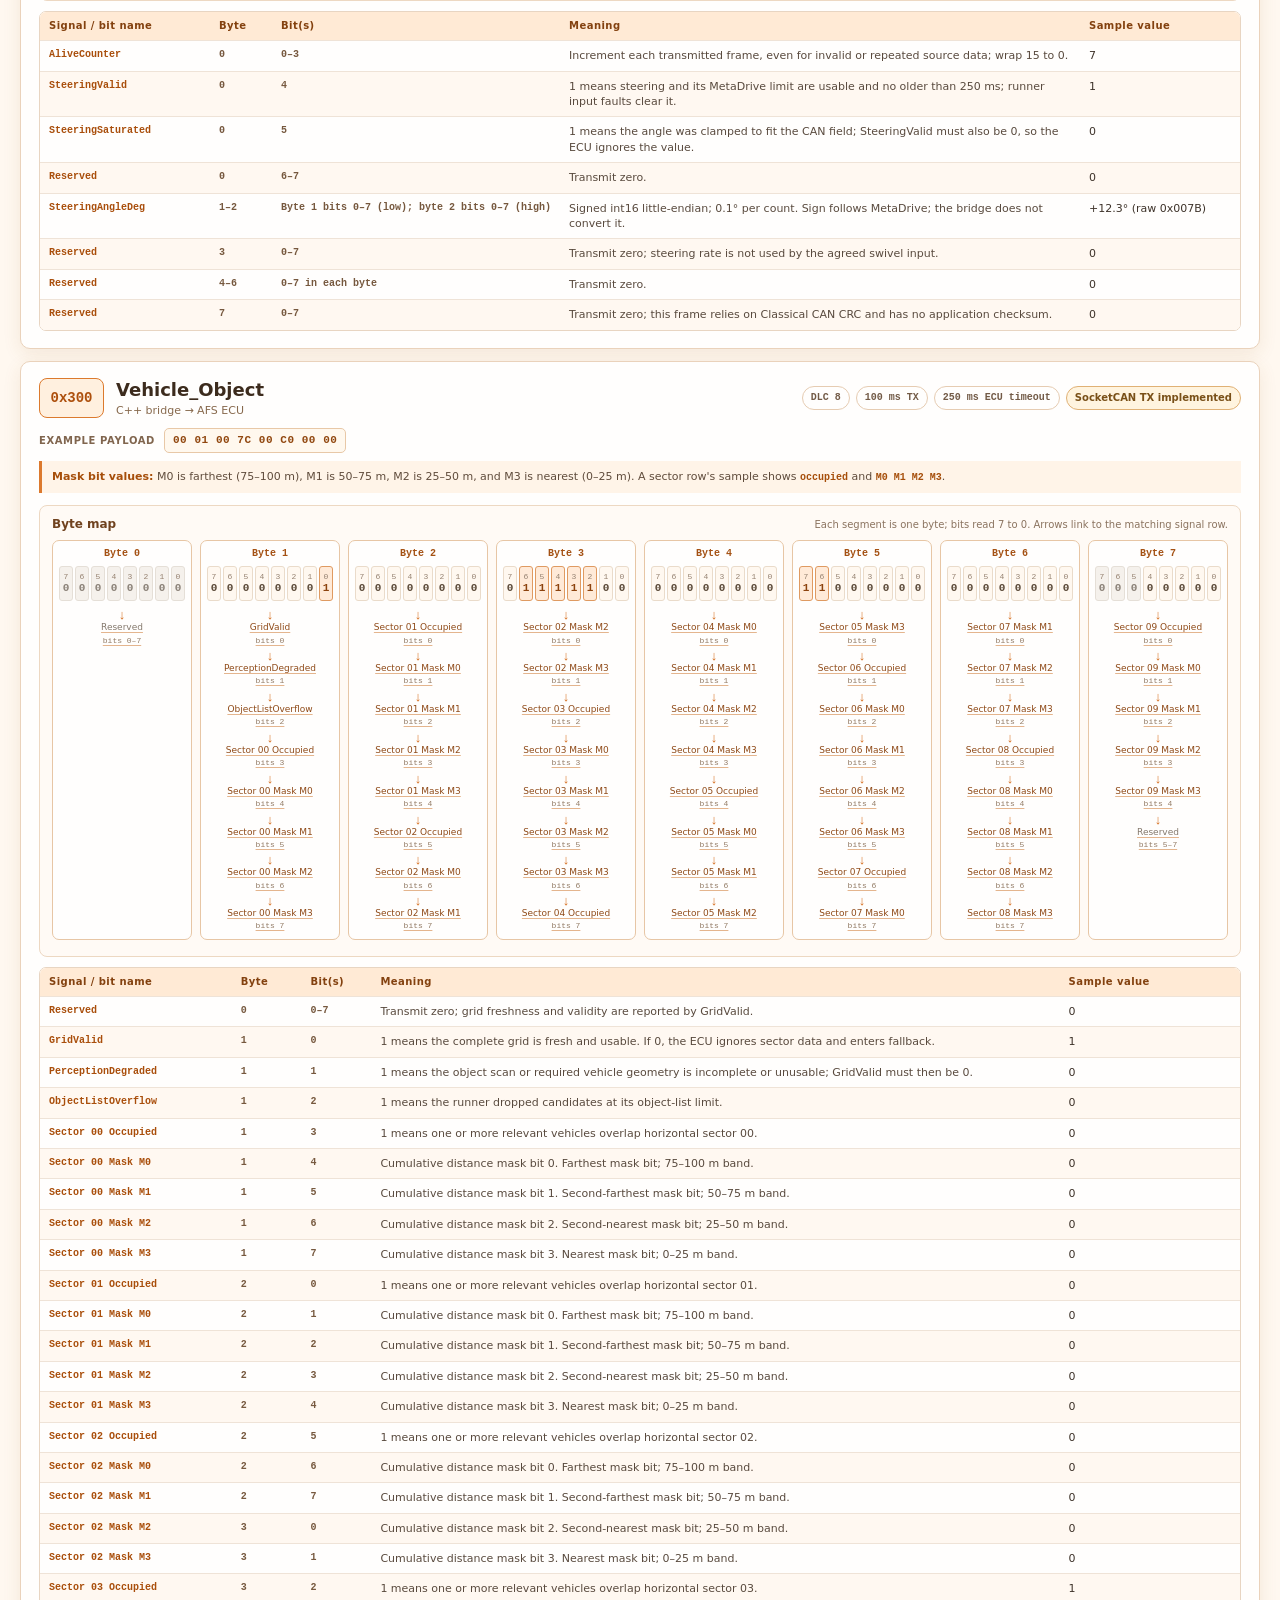
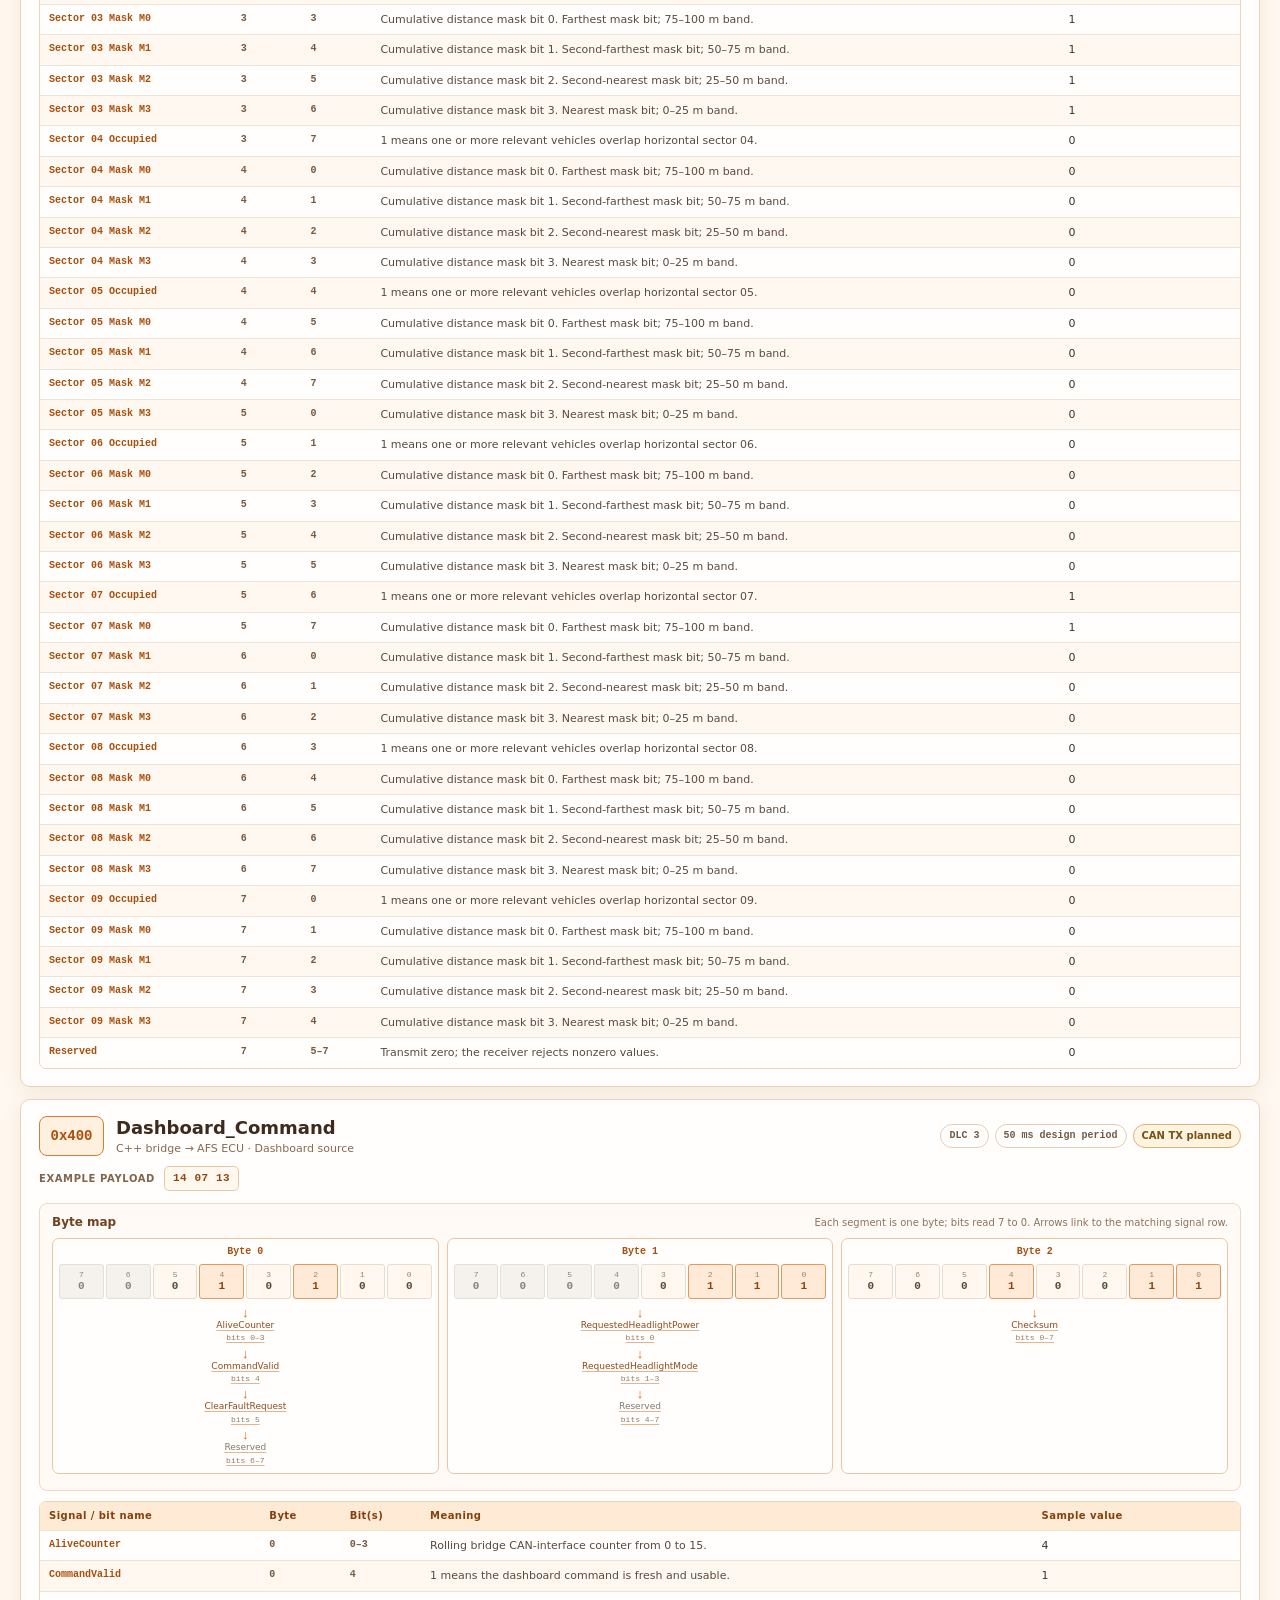
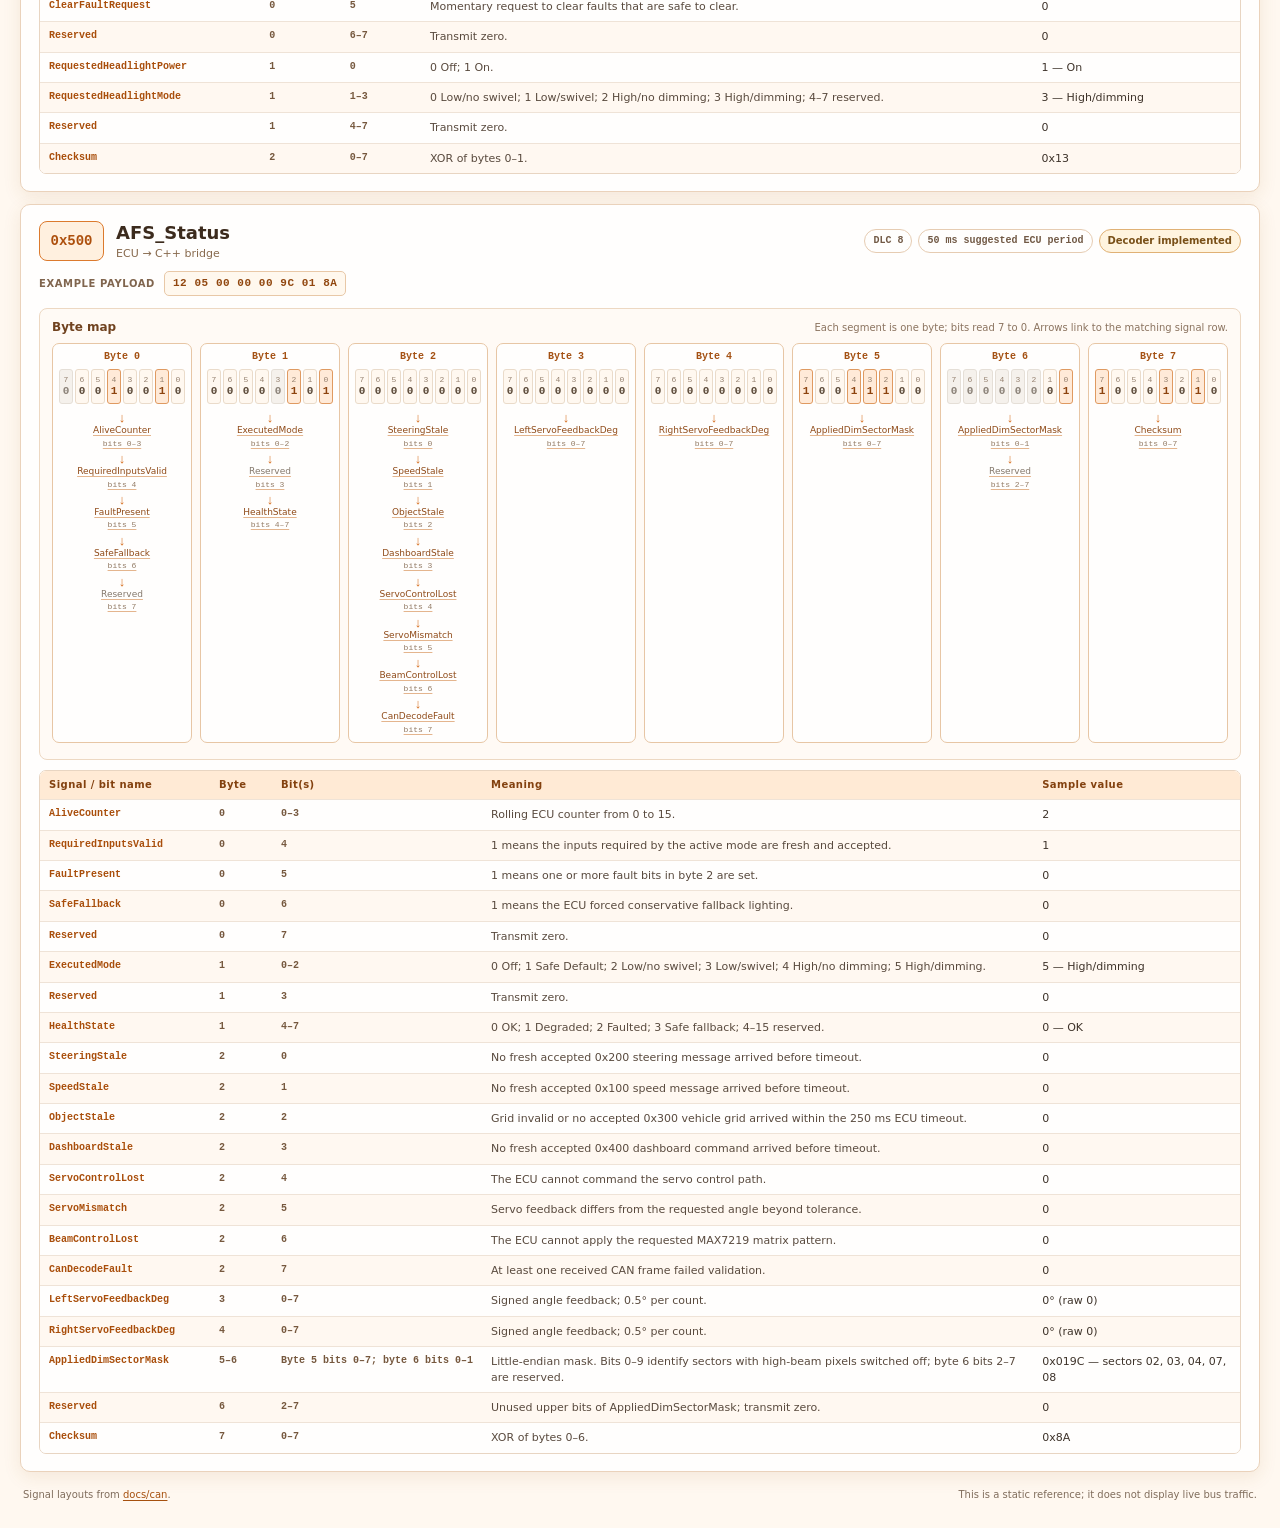
==== commit ec7de6c9: "docs(can): update CAN contracts and message viewer" ====
--- a/tools/system_visualization/can-messages/index.html
+++ b/tools/system_visualization/can-messages/index.html
@@ -45,7 +45,7 @@
           <article id="message-100" class="message-card">
             <header class="message-heading">
               <div class="message-title"><span class="message-id">0x100</span><div><h2>Vehicle_Speed</h2><p>C++ bridge → AFS ECU</p></div></div>
-              <div class="message-meta"><span>DLC 8</span><span>20 ms TX design</span><span>100 ms ECU timeout</span><span class="status-chip">Encoder API implemented</span></div>
+              <div class="message-meta"><span>DLC 8</span><span>20 ms TX</span><span>100 ms ECU timeout</span><span class="status-chip">SocketCAN TX implemented</span></div>
             </header>
             <p class="sample-payload"><strong>Example payload</strong><code>18 E8 03 00 00 00 00 00</code></p>
             <section class="byte-map-section" aria-label="0x100 byte map">
@@ -57,7 +57,7 @@
           <article id="message-200" class="message-card">
             <header class="message-heading">
               <div class="message-title"><span class="message-id">0x200</span><div><h2>Vehicle_Steering</h2><p>C++ bridge → AFS ECU</p></div></div>
-              <div class="message-meta"><span>DLC 8</span><span>20 ms TX design</span><span>100 ms ECU timeout</span><span class="status-chip">Encoder API implemented</span></div>
+              <div class="message-meta"><span>DLC 8</span><span>20 ms TX</span><span>100 ms ECU timeout</span><span class="status-chip">SocketCAN TX implemented</span></div>
             </header>
             <p class="sample-payload"><strong>Example payload</strong><code>17 7B 00 00 00 00 00 00</code></p>
             <section class="byte-map-section" aria-label="0x200 byte map">
@@ -69,7 +69,7 @@
           <article id="message-300" class="message-card">
             <header class="message-heading">
               <div class="message-title"><span class="message-id">0x300</span><div><h2>Vehicle_Object</h2><p>C++ bridge → AFS ECU</p></div></div>
-              <div class="message-meta"><span>DLC 8</span><span>20 ms TX design</span><span>100 ms ECU timeout</span><span class="status-chip">Encoder API implemented</span></div>
+              <div class="message-meta"><span>DLC 8</span><span>100 ms TX</span><span>250 ms ECU timeout</span><span class="status-chip">SocketCAN TX implemented</span></div>
             </header>
             <p class="sample-payload"><strong>Example payload</strong><code>00 01 00 7C 00 C0 00 00</code></p>
             <p class="grid-bit-note"><strong>Mask bit values:</strong> M0 is farthest (75–100 m), M1 is 50–75 m, M2 is 25–50 m, and M3 is nearest (0–25 m). A sector row's sample shows <code>occupied</code> and <code>M0 M1 M2 M3</code>.</p>
@@ -82,7 +82,7 @@
           <article id="message-400" class="message-card">
             <header class="message-heading">
               <div class="message-title"><span class="message-id">0x400</span><div><h2>Dashboard_Command</h2><p>C++ bridge → AFS ECU · Dashboard source</p></div></div>
-              <div class="message-meta"><span>DLC 3</span><span>50 ms</span><span class="status-chip">Documented</span></div>
+              <div class="message-meta"><span>DLC 3</span><span>50 ms design period</span><span class="status-chip">CAN TX planned</span></div>
             </header>
             <p class="sample-payload"><strong>Example payload</strong><code>14 07 13</code></p>
             <section class="byte-map-section" aria-label="0x400 byte map">
@@ -94,7 +94,7 @@
           <article id="message-500" class="message-card">
             <header class="message-heading">
               <div class="message-title"><span class="message-id">0x500</span><div><h2>AFS_Status</h2><p>ECU → C++ bridge</p></div></div>
-              <div class="message-meta"><span>DLC 8</span><span>20 ms</span><span class="status-chip">Documented</span></div>
+              <div class="message-meta"><span>DLC 8</span><span>50 ms suggested ECU period</span><span class="status-chip">Decoder implemented</span></div>
             </header>
             <p class="sample-payload"><strong>Example payload</strong><code>12 05 00 00 00 9C 01 8A</code></p>
             <section class="byte-map-section" aria-label="0x500 byte map">
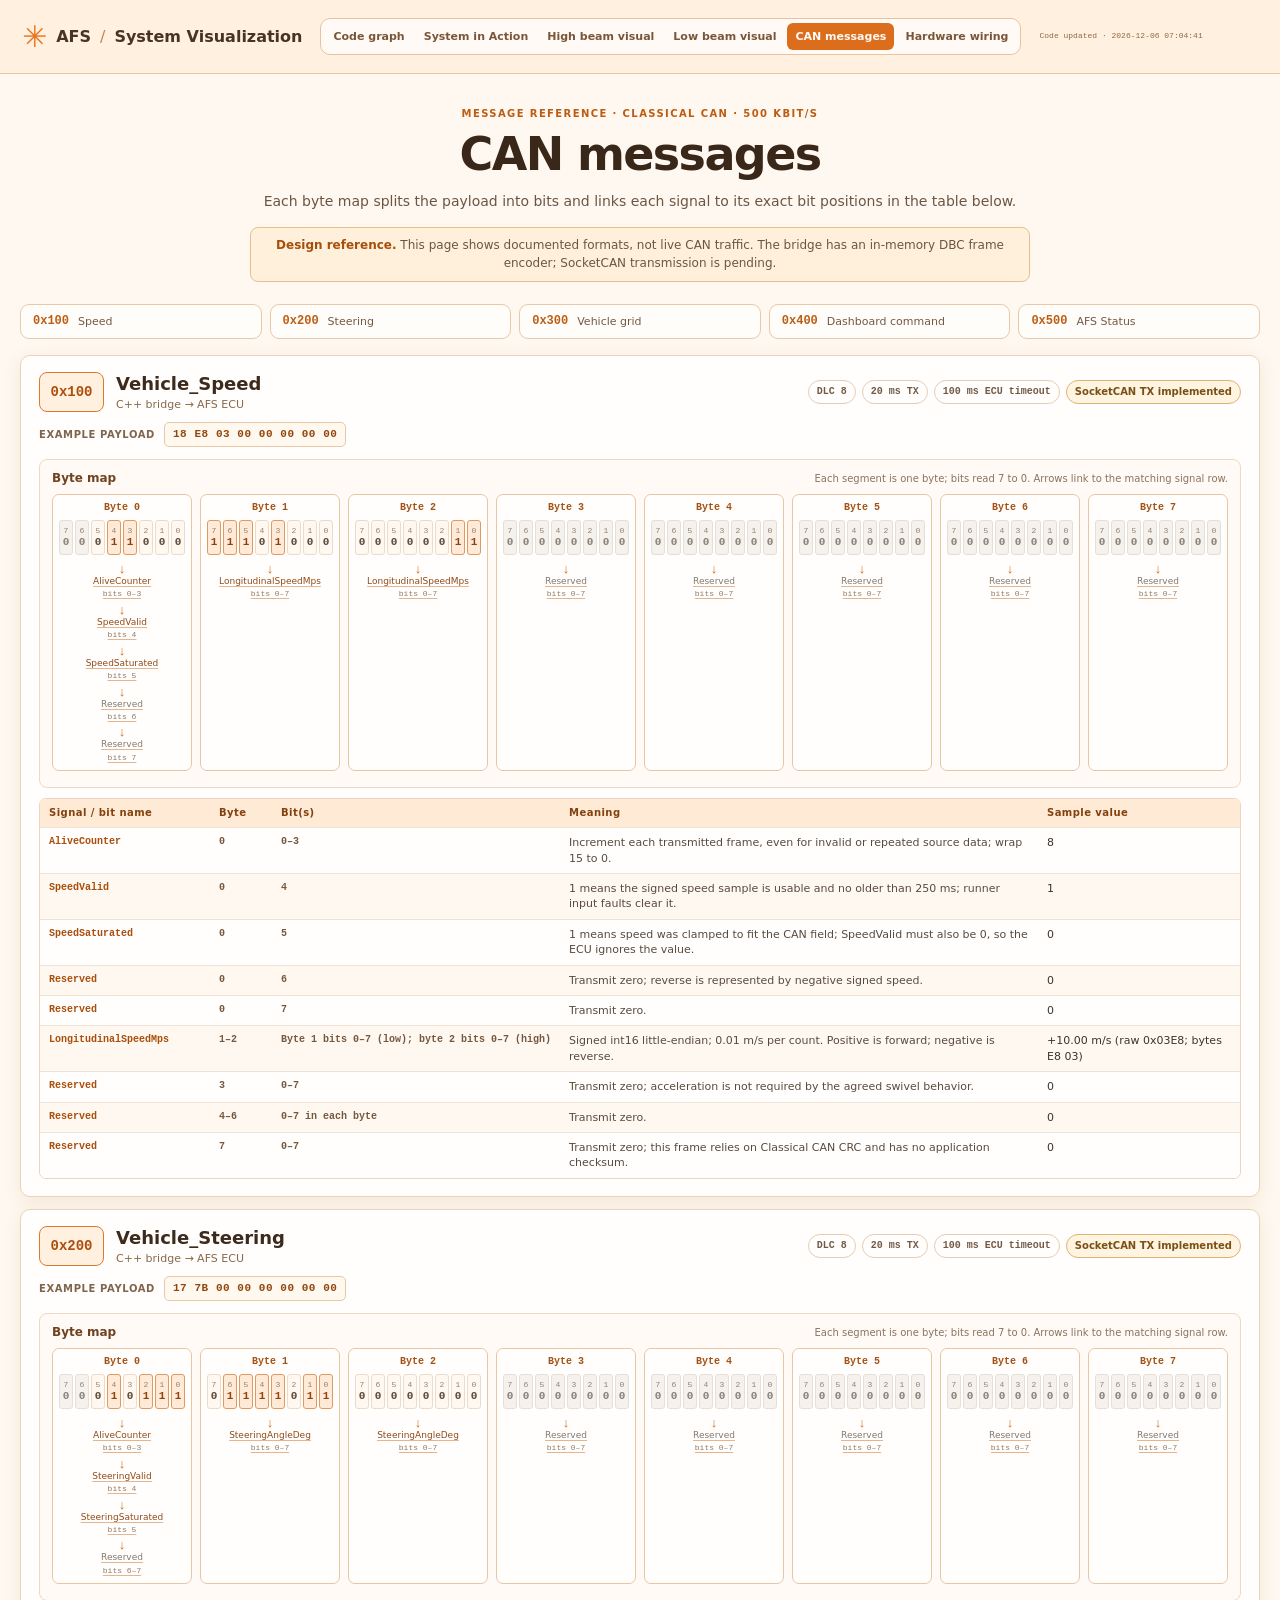
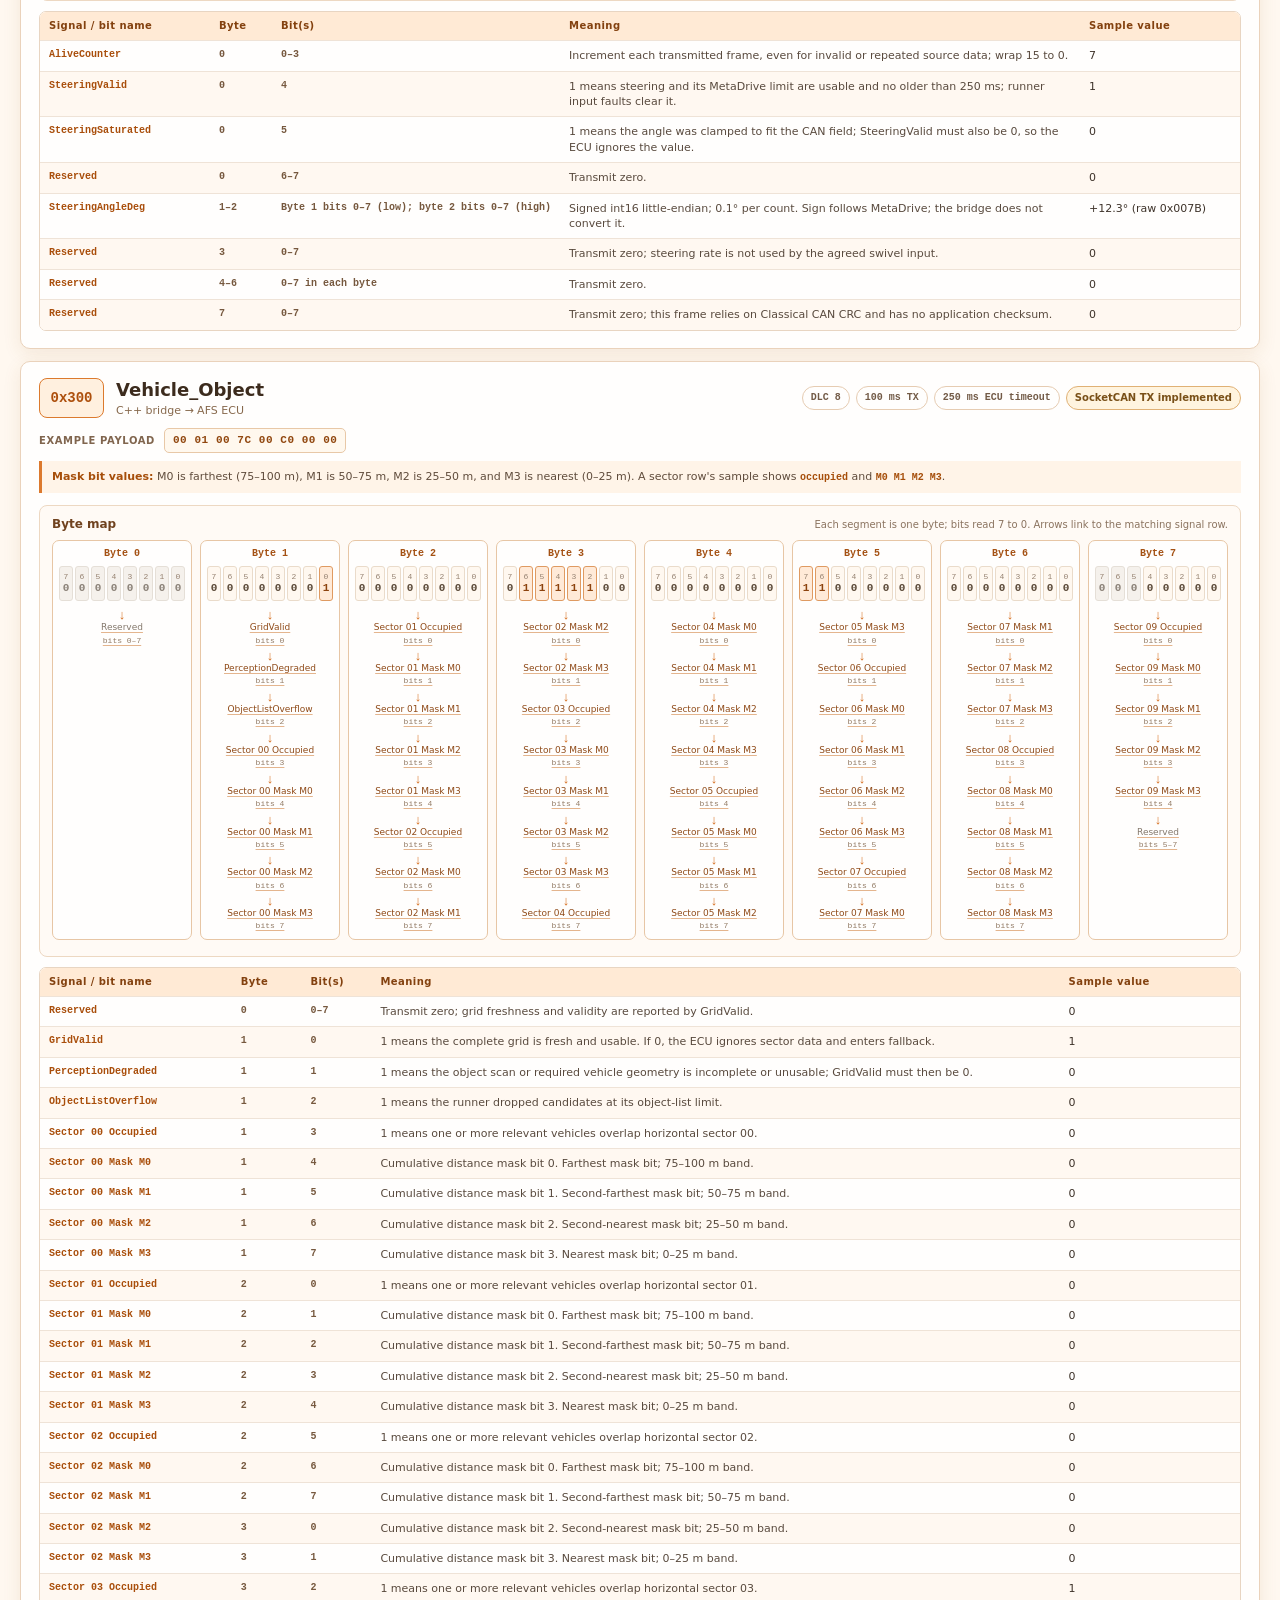
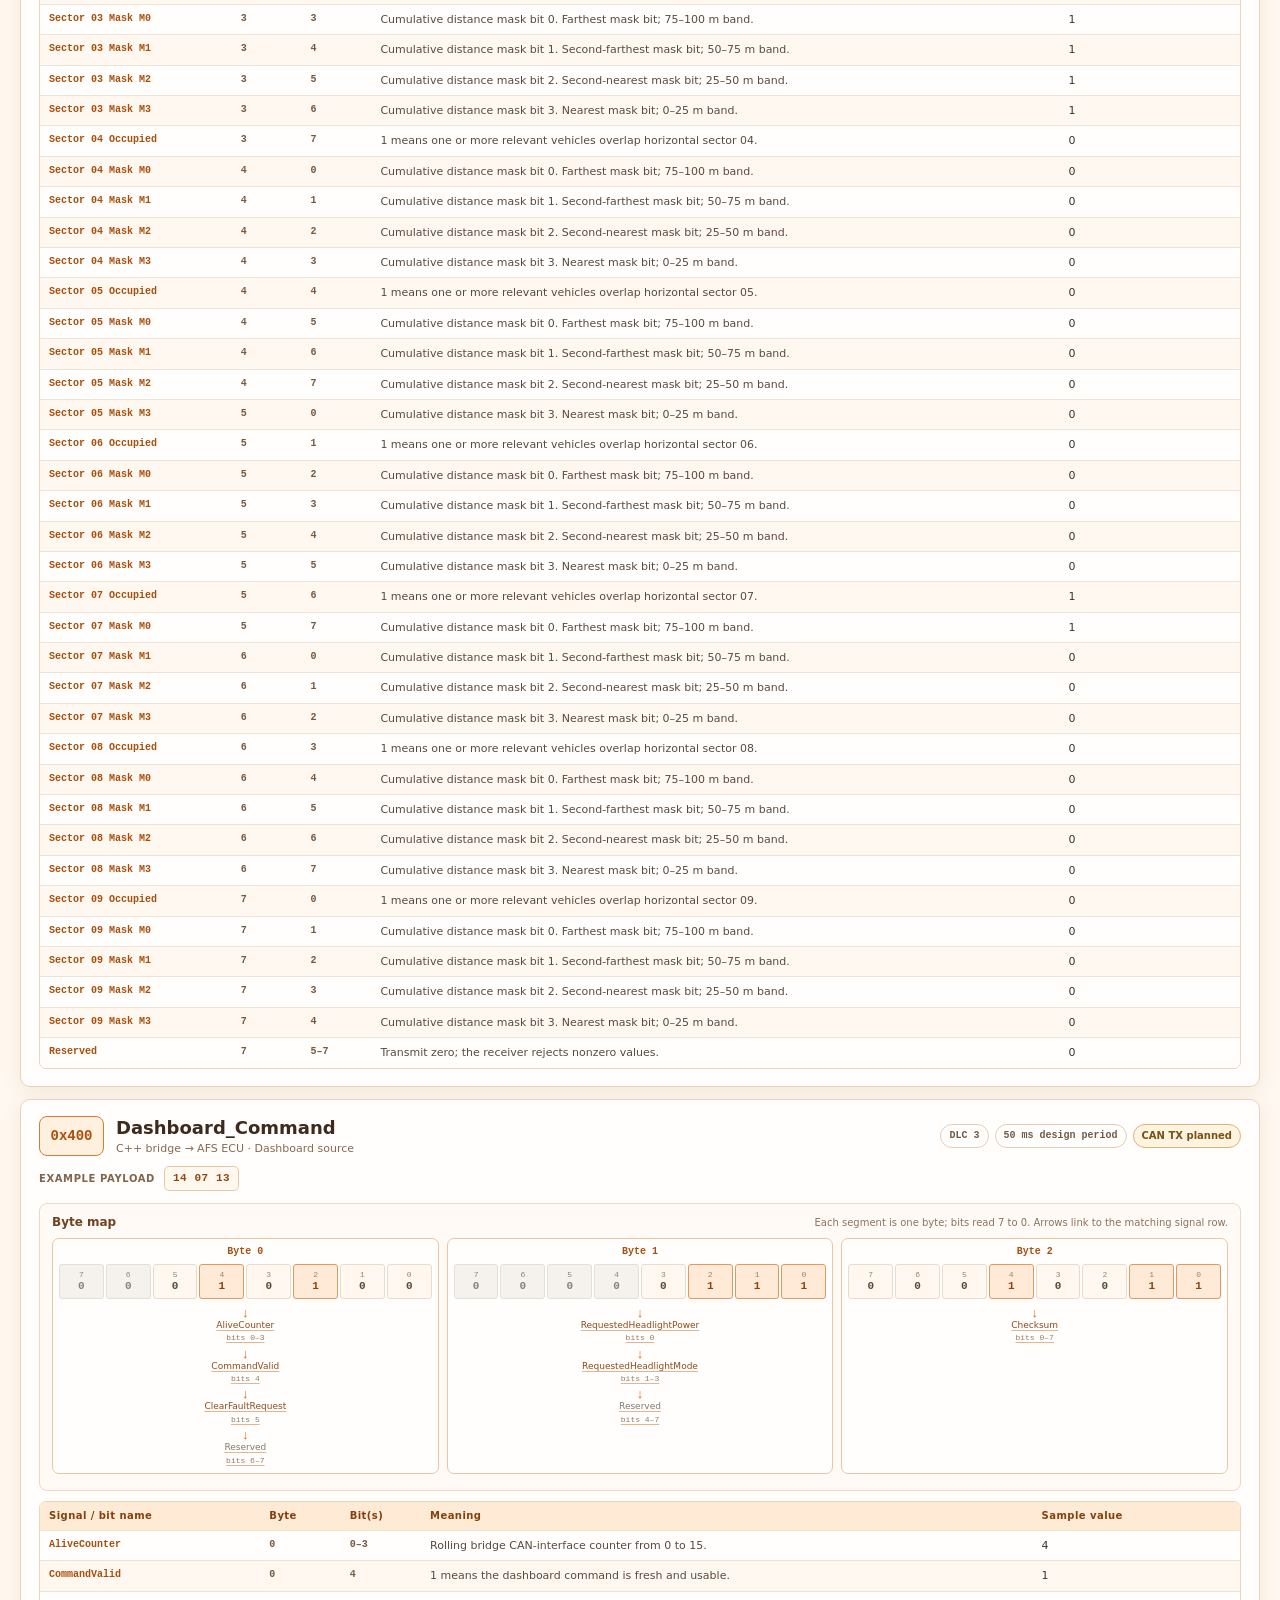
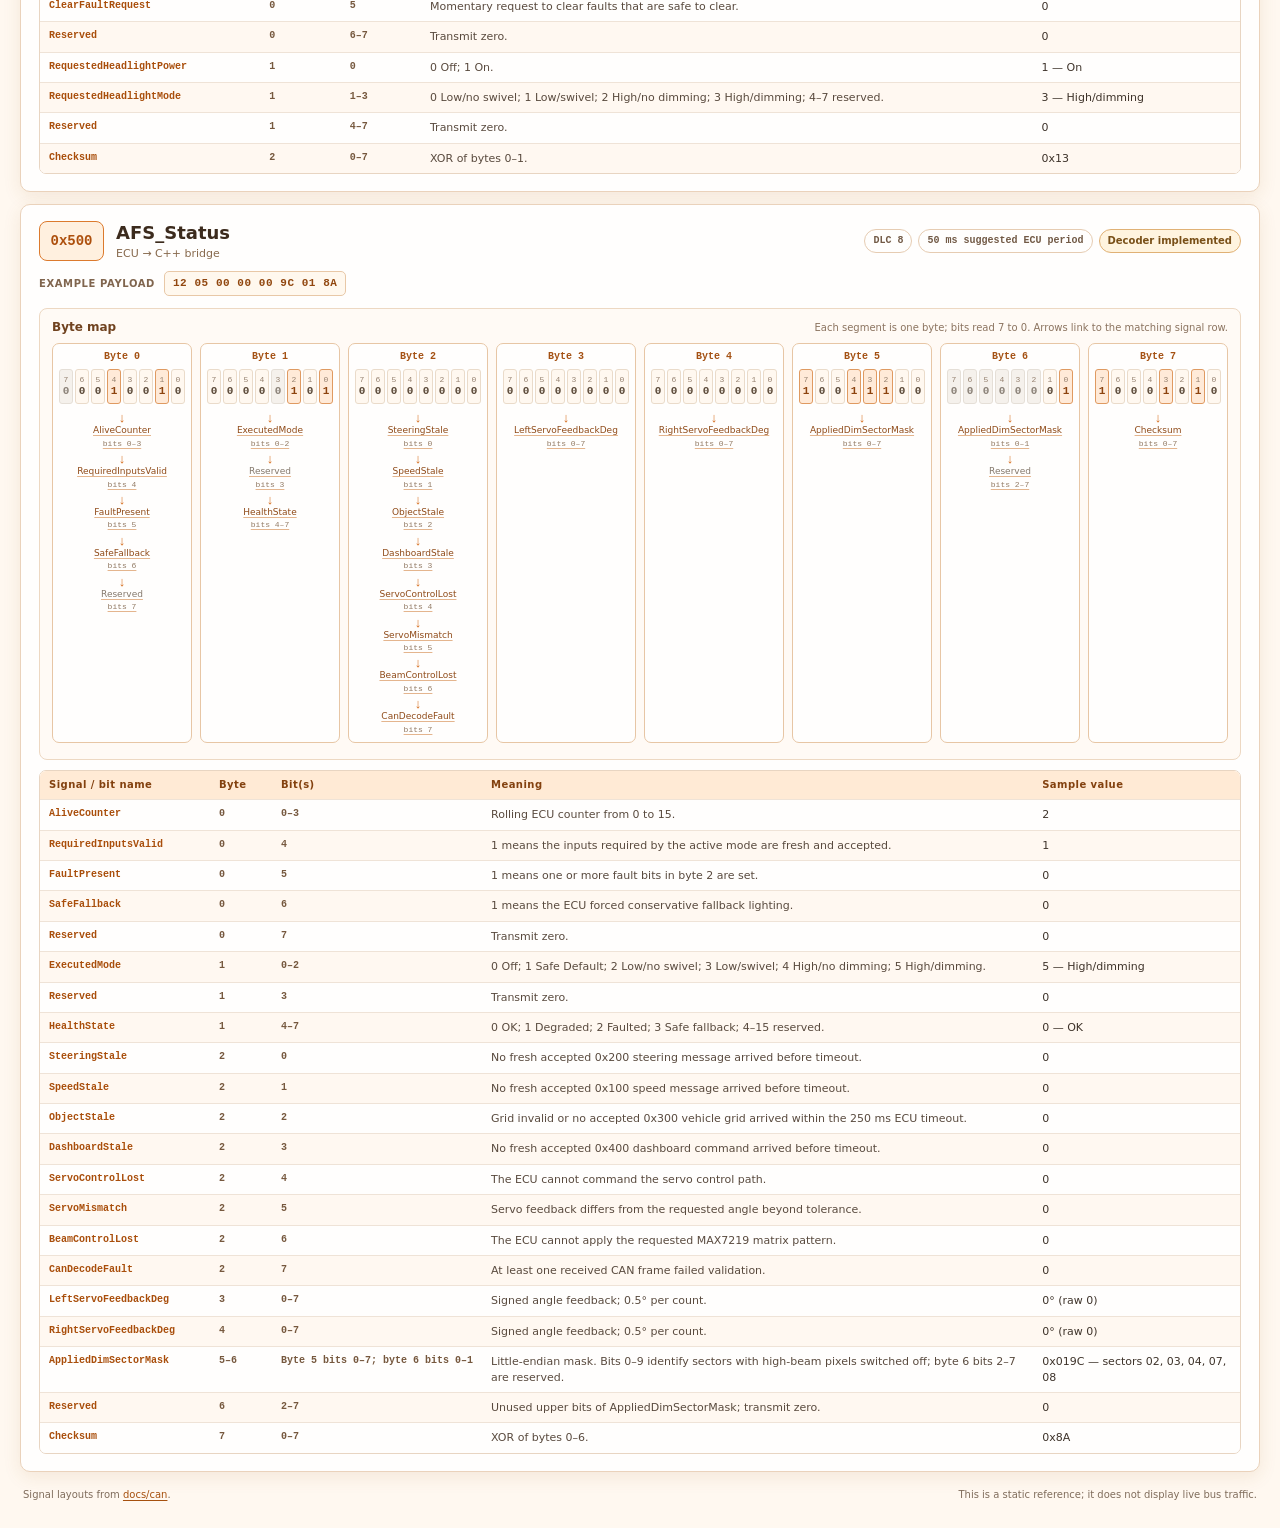
==== commit 6753fb44: "feat(visualization): add pin-level hardware wiring schematic" ====
--- a/tools/system_visualization/can-messages/index.html
+++ b/tools/system_visualization/can-messages/index.html
@@ -21,6 +21,7 @@
           <a href="../beam-visual/beam-segments.html">High beam visual</a>
           <a href="../beam-visual/beam-segments.html?mode=low">Low beam visual</a>
           <a href="index.html" aria-current="page">CAN messages</a>
+          <a href="../hardware-wiring/">Hardware wiring</a>
         </nav>
         <time id="codeUpdated" class="code-updated" role="status" aria-live="polite" title="Latest modification time reported for this page and its local CSS and JavaScript files, shown in local time.">Code updated: checking…</time>
       </header>
--- a/tools/system_visualization/shared/styles.css
+++ b/tools/system_visualization/shared/styles.css
@@ -77,6 +77,16 @@
 @media (max-width: 1450px) {
   .topbar-hint { display: none; }
   .code-updated { font-size: 8px; }
+  .site-tabs { max-width: calc(100vw - 400px); overflow-x: auto; scrollbar-width: thin; }
+  .site-tabs a { padding: 7px 8px; font-size: 11px; }
+}
+@media (max-width: 1850px) {
+  .code-graph-page #workspace { display: flex; flex-direction: column; height: 100dvh; }
+  .code-graph-page .topbar { flex: none; flex-wrap: wrap; gap: 8px; }
+  .code-graph-page .site-tabs { max-width: calc(100vw - 520px); overflow-x: auto; scrollbar-width: thin; }
+  .code-graph-page .site-tabs a { padding: 7px 8px; font-size: 11px; }
+  .code-graph-page .search-wrap { width: min(260px, 24vw); }
+  .code-graph-page .layout { flex: 1; height: auto; min-height: 0; }
 }
 @media (max-width: 1040px) {
   .layout { grid-template-columns: minmax(0, 1fr) 270px; }
@@ -87,6 +97,8 @@
   .topbar { height: auto; min-height: 64px; gap: 9px; padding: 9px 13px; flex-wrap: wrap; }
   .brand { font-size: 14px; }
   .site-tabs { order: 2; margin-left: auto; }
+  .site-tabs { max-width: 100%; }
+  .code-graph-page .site-tabs { max-width: 100%; }
   .site-tabs a { padding: 7px 8px; font-size: 11px; }
   .code-updated { order: 3; margin-left: auto; }
   .search-wrap { order: 4; width: calc(100% - 154px); margin: 0; }
